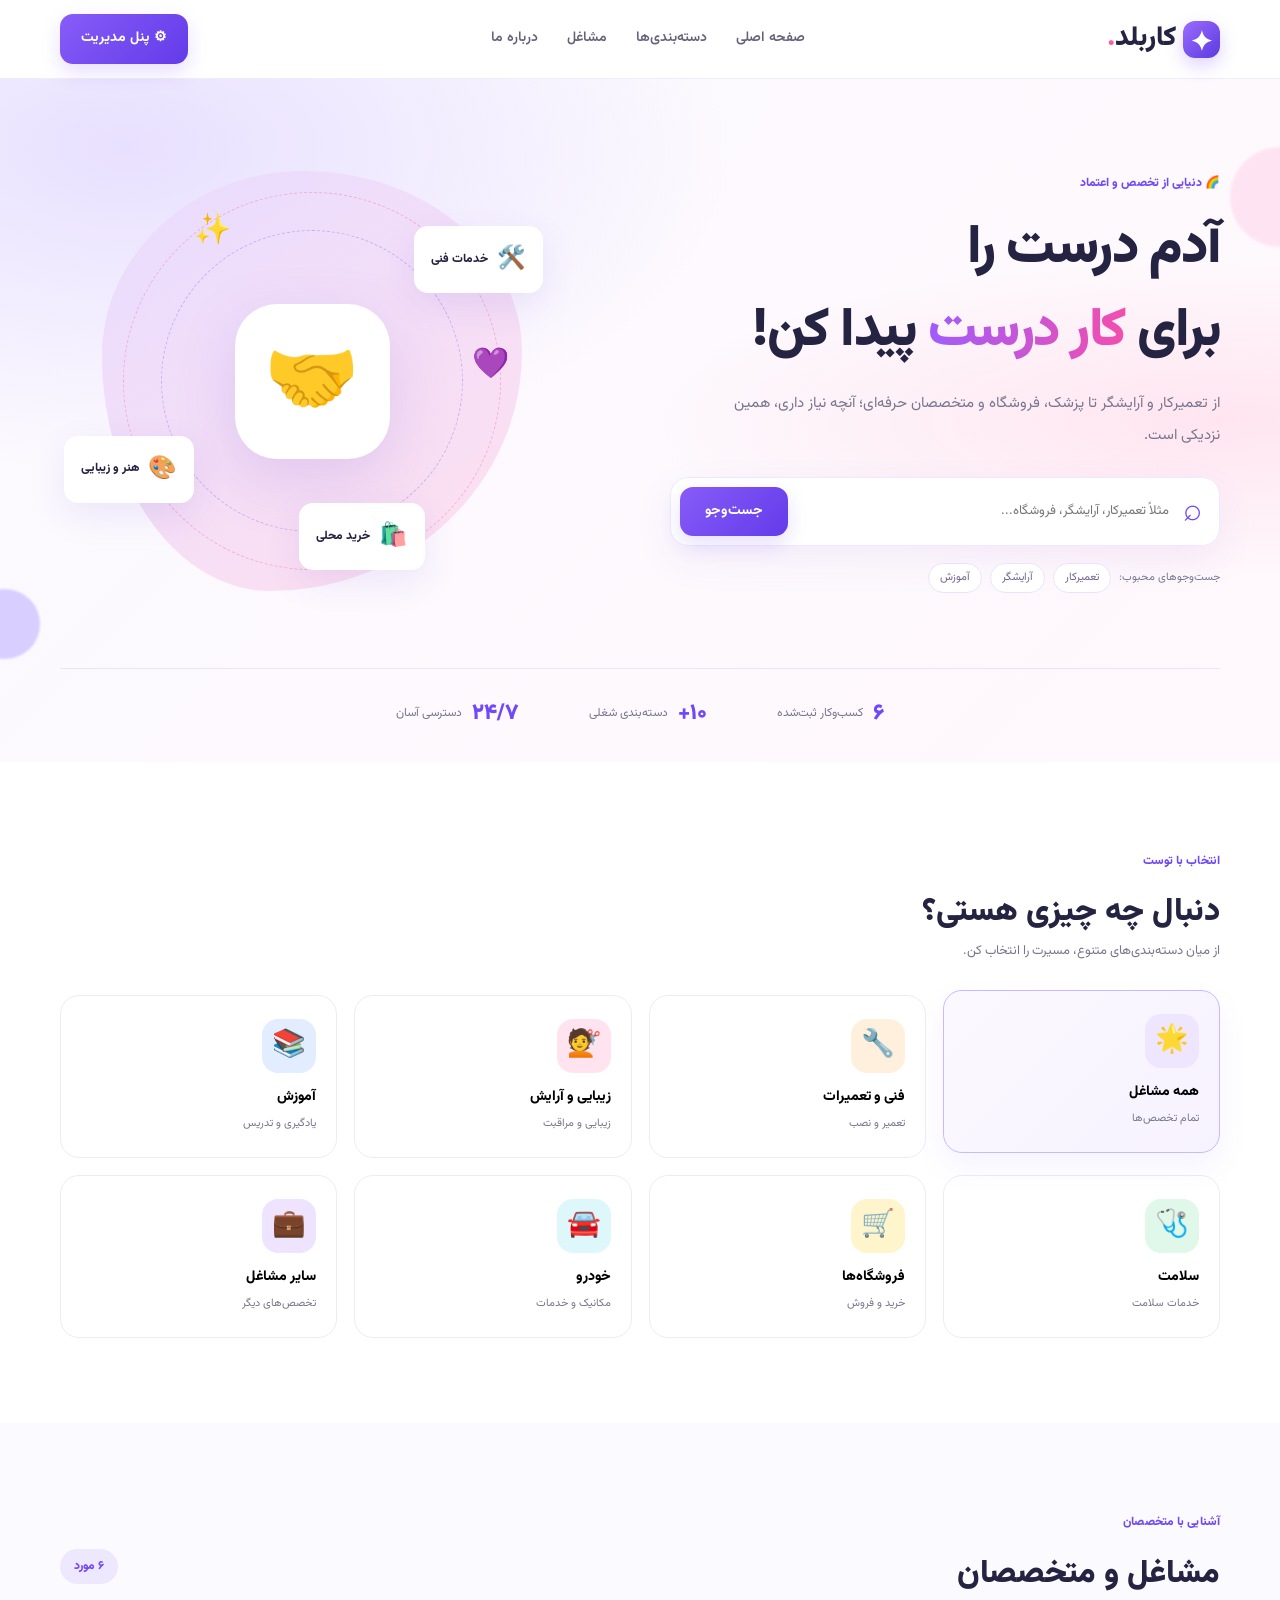
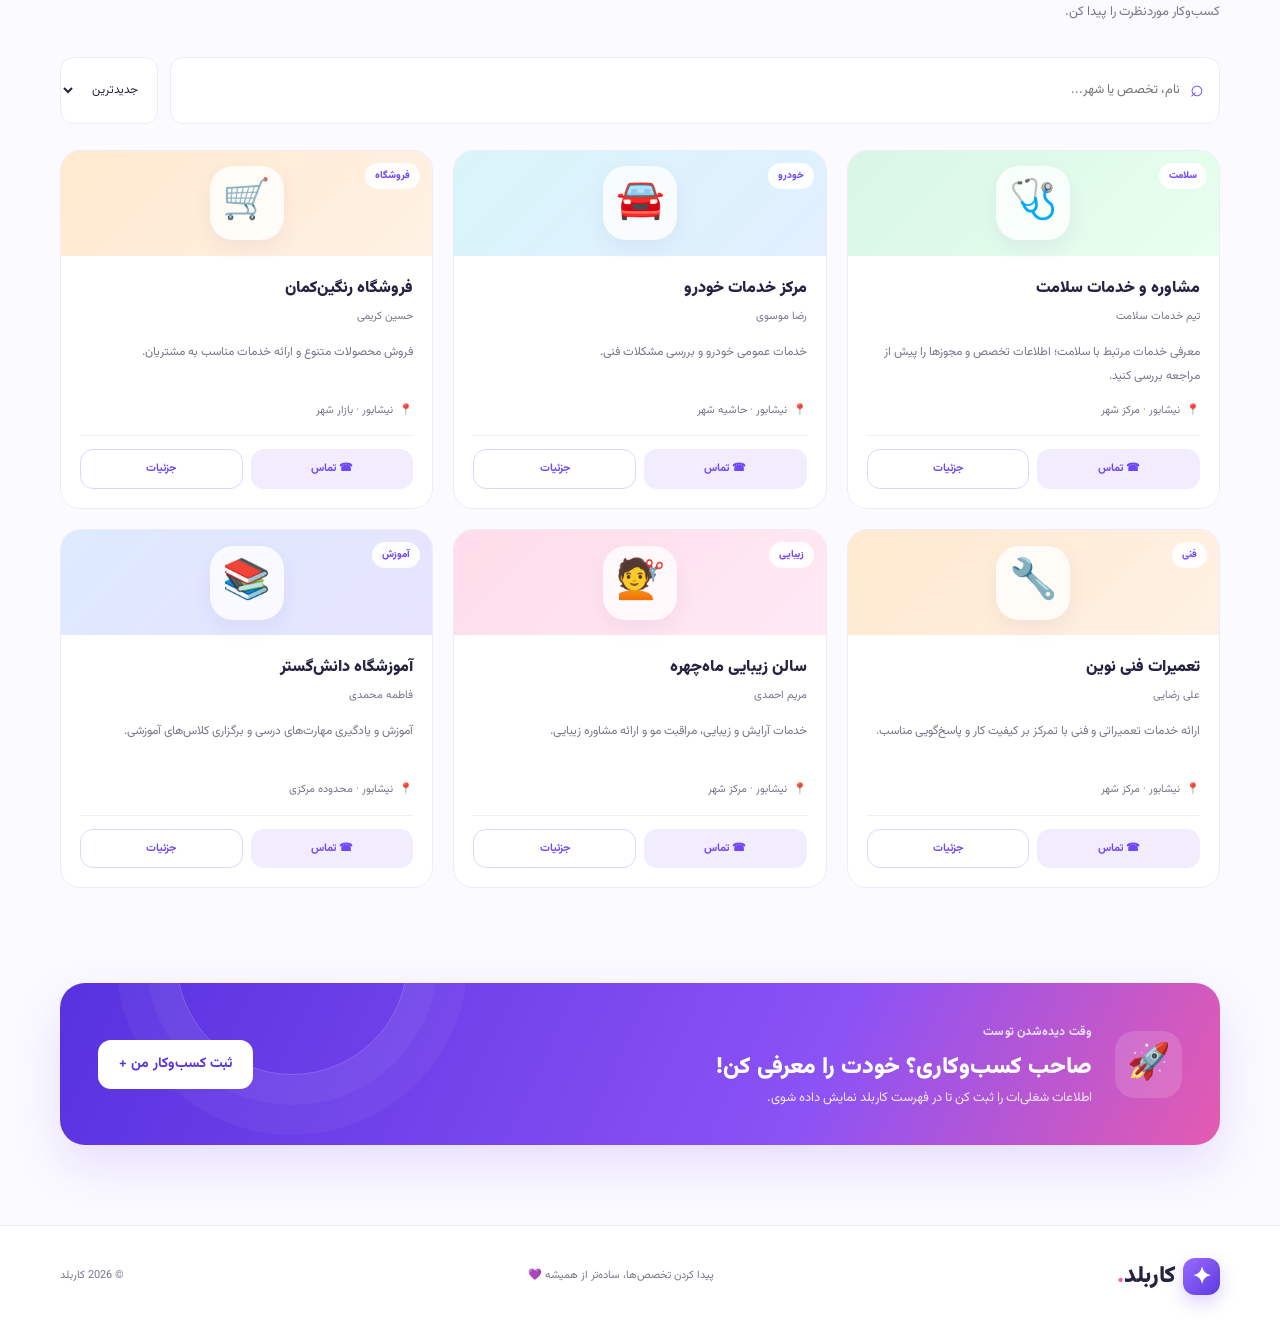
==== index.html @ d26d2237 "Add files via upload" ====
<!DOCTYPE html>
<html lang="fa" dir="rtl">
<head>
    <meta charset="UTF-8">
    <meta name="viewport" content="width=device-width, initial-scale=1.0">
    <meta name="theme-color" content="#6c4cf1">
    <meta name="description" content="کاربلد؛ سامانه معرفی مشاغل، متخصصان و کسب‌وکارها">
    <title>کاربلد | هر تخصص، یک قدم نزدیک‌تر</title>
    <link rel="stylesheet" href="style.css">
</head>
<body>

<header class="header">
    <div class="container nav">
        <a href="#" class="logo"><span class="logo-icon">✦</span> کاربلد<span class="logo-dot">.</span></a>

        <button class="menu-toggle" id="menuToggle" aria-label="باز کردن منو">☰</button>

        <nav class="nav-links" id="navLinks">
            <a href="#home">صفحه اصلی</a>
            <a href="#categories">دسته‌بندی‌ها</a>
            <a href="#businesses">مشاغل</a>
            <a href="#about">درباره ما</a>
        </nav>

        <button class="btn btn-primary admin-open" id="adminOpen">⚙ پنل مدیریت</button>
    </div>
</header>

<main>
    <section class="hero" id="home">
        <div class="hero-shape shape-one"></div>
        <div class="hero-shape shape-two"></div>

        <div class="container hero-content">
            <div class="hero-text reveal">
                <span class="eyebrow">🌈 دنیایی از تخصص و اعتماد</span>
                <h1>آدم درست را<br>برای <span>کار درست</span> پیدا کن!</h1>
                <p>از تعمیرکار و آرایشگر تا پزشک، فروشگاه و متخصصان حرفه‌ای؛ آنچه نیاز داری، همین نزدیکی است.</p>

                <form class="search-box" id="searchForm">
                    <span class="search-icon">⌕</span>
                    <input id="searchInput" type="search"
                           placeholder="مثلاً تعمیرکار، آرایشگر، فروشگاه..."
                           aria-label="جست‌وجوی شغل یا متخصص">
                    <button class="btn btn-primary" type="submit">جست‌وجو</button>
                </form>

                <div class="popular-searches">
                    <span>جست‌وجوهای محبوب:</span>
                    <button class="search-tag" data-search="تعمیرکار">تعمیرکار</button>
                    <button class="search-tag" data-search="آرایشگر">آرایشگر</button>
                    <button class="search-tag" data-search="آموزش">آموزش</button>
                </div>
            </div>

            <div class="hero-visual reveal">
                <div class="hero-illustration">
                    <div class="illustration-orbit orbit-one"></div>
                    <div class="illustration-orbit orbit-two"></div>
                    <div class="illustration-center">🤝</div>
                    <div class="floating-card float-a"><span>🛠️</span> خدمات فنی</div>
                    <div class="floating-card float-b"><span>🎨</span> هنر و زیبایی</div>
                    <div class="floating-card float-c"><span>🛍️</span> خرید محلی</div>
                    <div class="floating-emoji emoji-a">✨</div>
                    <div class="floating-emoji emoji-b">💜</div>
                </div>
            </div>
        </div>

        <div class="container stats">
            <div class="stat-item"><strong id="statBusinesses">۰</strong><span>کسب‌وکار ثبت‌شده</span></div>
            <div class="stat-item"><strong>۱۰+</strong><span>دسته‌بندی شغلی</span></div>
            <div class="stat-item"><strong>۲۴/۷</strong><span>دسترسی آسان</span></div>
        </div>
    </section>

    <section class="section categories-section" id="categories">
        <div class="container">
            <div class="section-heading reveal">
                <div>
                    <span class="eyebrow">انتخاب با توست</span>
                    <h2>دنبال چه چیزی هستی؟</h2>
                    <p>از میان دسته‌بندی‌های متنوع، مسیرت را انتخاب کن.</p>
                </div>
            </div>

            <div class="category-grid" id="categoryGrid">
                <button class="category-card active" data-category="همه">
                    <span class="category-icon purple">🌟</span><strong>همه مشاغل</strong><small>تمام تخصص‌ها</small>
                </button>
                <button class="category-card" data-category="فنی">
                    <span class="category-icon orange">🔧</span><strong>فنی و تعمیرات</strong><small>تعمیر و نصب</small>
                </button>
                <button class="category-card" data-category="زیبایی">
                    <span class="category-icon pink">💇</span><strong>زیبایی و آرایش</strong><small>زیبایی و مراقبت</small>
                </button>
                <button class="category-card" data-category="آموزش">
                    <span class="category-icon blue">📚</span><strong>آموزش</strong><small>یادگیری و تدریس</small>
                </button>
                <button class="category-card" data-category="سلامت">
                    <span class="category-icon green">🩺</span><strong>سلامت</strong><small>خدمات سلامت</small>
                </button>
                <button class="category-card" data-category="فروشگاه">
                    <span class="category-icon yellow">🛒</span><strong>فروشگاه‌ها</strong><small>خرید و فروش</small>
                </button>
                <button class="category-card" data-category="خودرو">
                    <span class="category-icon cyan">🚘</span><strong>خودرو</strong><small>مکانیک و خدمات</small>
                </button>
                <button class="category-card" data-category="سایر">
                    <span class="category-icon violet">💼</span><strong>سایر مشاغل</strong><small>تخصص‌های دیگر</small>
                </button>
            </div>
        </div>
    </section>

    <section class="section listings-section" id="businesses">
        <div class="container">
            <div class="section-heading listings-heading reveal">
                <div>
                    <span class="eyebrow">آشنایی با متخصصان</span>
                    <h2>مشاغل و متخصصان</h2>
                    <p>کسب‌وکار موردنظرت را پیدا کن.</p>
                </div>
                <span class="results-count" id="resultsCount">۰ مورد</span>
            </div>

            <div class="filter-bar">
                <label class="filter-search">
                    <span>⌕</span>
                    <input id="filterInput" type="search" placeholder="نام، تخصص یا شهر...">
                </label>
                <select id="sortSelect" aria-label="مرتب‌سازی مشاغل">
                    <option value="newest">جدیدترین</option>
                    <option value="name">ترتیب نام</option>
                </select>
            </div>

            <div class="business-grid" id="businessGrid"></div>

            <div class="empty-state hidden" id="emptyState">
                <span>🔎</span>
                <h3>موردی پیدا نشد!</h3>
                <p>عبارت جست‌وجو یا دسته‌بندی را تغییر بده.</p>
                <button class="btn btn-outline" id="resetSearch">نمایش همه مشاغل</button>
            </div>
        </div>
    </section>

    <section class="join-section" id="about">
        <div class="container join-box reveal">
            <div class="join-icon">🚀</div>
            <div>
                <span class="eyebrow">وقت دیده‌شدن توست</span>
                <h2>صاحب کسب‌وکاری؟ خودت را معرفی کن!</h2>
                <p>اطلاعات شغلی‌ات را ثبت کن تا در فهرست کاربلد نمایش داده شوی.</p>
            </div>
            <button class="btn btn-light" id="joinButton">ثبت کسب‌وکار من +</button>
        </div>
    </section>
</main>

<footer class="footer">
    <div class="container footer-content">
        <a href="#home" class="logo"><span class="logo-icon">✦</span> کاربلد<span class="logo-dot">.</span></a>
        <p>پیدا کردن تخصص‌ها، ساده‌تر از همیشه 💜</p>
        <span>© <span id="currentYear"></span> کاربلد</span>
    </div>
</footer>

<!-- پنل مدیریت و ثبت کسب‌وکار -->
<div class="modal hidden" id="adminModal" role="dialog" aria-modal="true" aria-labelledby="modalTitle">
    <div class="modal-backdrop" data-close="true"></div>
    <div class="modal-card">
        <div class="modal-header">
            <div>
                <span class="eyebrow">مدیریت کاربلد</span>
                <h2 id="modalTitle">ثبت کسب‌وکار جدید</h2>
            </div>
            <button class="close-modal" id="closeModal" aria-label="بستن">×</button>
        </div>

        <form id="businessForm">
            <div class="form-grid">
                <label>نام کسب‌وکار یا فرد *
                    <input name="name" required maxlength="70" placeholder="مثلاً تعمیرات فنی رضایی">
                </label>
                <label>نام مسئول یا متخصص
                    <input name="owner" maxlength="60" placeholder="نام و نام خانوادگی">
                </label>
                <label>دسته‌بندی *
                    <select name="category" required>
                        <option value="">انتخاب دسته‌بندی</option>
                        <option value="فنی">فنی و تعمیرات</option>
                        <option value="زیبایی">زیبایی و آرایش</option>
                        <option value="آموزش">آموزش</option>
                        <option value="سلامت">سلامت</option>
                        <option value="فروشگاه">فروشگاه</option>
                        <option value="خودرو">خودرو</option>
                        <option value="سایر">سایر مشاغل</option>
                    </select>
                </label>
                <label>شهر یا منطقه *
                    <input name="city" required maxlength="60" placeholder="مثلاً نیشابور">
                </label>
                <label>شماره تماس
                    <input name="phone" type="tel" maxlength="20" placeholder="مثلاً 09123456789">
                </label>
                <label>ایموجی معرفی
                    <select name="icon">
                        <option value="🏢">🏢 عمومی</option>
                        <option value="🔧">🔧 فنی</option>
                        <option value="💇">💇 زیبایی</option>
                        <option value="📚">📚 آموزش</option>
                        <option value="🩺">🩺 سلامت</option>
                        <option value="🛒">🛒 فروشگاه</option>
                        <option value="🚘">🚘 خودرو</option>
                        <option value="💼">💼 سایر</option>
                    </select>
                </label>
                <label class="full-width">نشانی
                    <input name="address" maxlength="180" placeholder="نشانی یا محدوده فعالیت">
                </label>
                <label class="full-width">توضیحات *
                    <textarea name="description" required maxlength="300" rows="3" placeholder="خدمات و تخصص خود را معرفی کن..."></textarea>
                </label>
            </div>

            <div class="form-actions">
                <button type="button" class="btn btn-outline" id="cancelForm">انصراف</button>
                <button type="submit" class="btn btn-primary">ثبت کسب‌وکار</button>
            </div>
        </form>

        <div class="admin-note">
            ⚠️ این نسخه آزمایشی است؛ اطلاعات فقط در همین مرورگر ذخیره می‌شوند.
        </div>
    </div>
</div>

<div class="toast" id="toast" role="status" aria-live="polite"></div>

<script src="script.js"></script>
</body>
</html>
---- style.css ----
@import url('https://fonts.googleapis.com/css2?family=Vazirmatn:wght@400;500;600;700;800;900&display=swap');

:root {
    --primary: #7048f8;
    --primary-dark: #5732df;
    --pink: #ff5ba6;
    --orange: #ff9f43;
    --ink: #252342;
    --muted: #77768f;
    --bg: #fbfaff;
    --white: #ffffff;
    --border: #eeebf8;
    --shadow: 0 14px 40px rgba(65, 42, 135, .08);
}

* {
    box-sizing: border-box;
    margin: 0;
    padding: 0;
}

html {
    scroll-behavior: smooth;
    scroll-padding-top: 90px;
}

body {
    font-family: "Vazirmatn", Tahoma, sans-serif;
    color: var(--ink);
    background: var(--bg);
    line-height: 1.8;
    overflow-x: hidden;
}

button, input, select, textarea {
    font: inherit;
}

button, a, select {
    -webkit-tap-highlight-color: transparent;
}

button {
    cursor: pointer;
}

a {
    color: inherit;
    text-decoration: none;
}

.container {
    width: min(1160px, calc(100% - 40px));
    margin-inline: auto;
}

.header {
    position: sticky;
    top: 0;
    z-index: 50;
    background: rgba(255, 255, 255, .93);
    backdrop-filter: blur(18px);
    border-bottom: 1px solid rgba(238, 235, 248, .9);
}

.nav {
    min-height: 78px;
    display: flex;
    align-items: center;
    justify-content: space-between;
    gap: 24px;
}

.logo {
    display: inline-flex;
    align-items: center;
    gap: 7px;
    font-size: 27px;
    font-weight: 900;
    white-space: nowrap;
}

.logo-icon {
    width: 37px;
    height: 37px;
    display: grid;
    place-items: center;
    border-radius: 12px;
    color: white;
    background: linear-gradient(135deg, #9b6bff, #5c3bdf);
    box-shadow: 0 7px 18px #7048f83d;
}

.logo-dot {
    color: var(--pink);
    margin-right: -7px;
}

.nav-links {
    display: flex;
    align-items: center;
    gap: 29px;
}

.nav-links a {
    font-size: 14px;
    font-weight: 600;
    color: #64617b;
    transition: color .2s;
}

.nav-links a:hover {
    color: var(--primary);
}

.btn {
    border: 0;
    border-radius: 13px;
    padding: 12px 21px;
    font-size: 14px;
    font-weight: 700;
    display: inline-flex;
    justify-content: center;
    align-items: center;
    gap: 7px;
    transition: transform .2s, box-shadow .2s, background .2s;
}

.btn:hover {
    transform: translateY(-2px);
}

.btn-primary {
    color: white;
    background: linear-gradient(135deg, #875cf8, #633be9);
    box-shadow: 0 8px 20px #7048f82d;
}

.btn-primary:hover {
    box-shadow: 0 12px 26px #7048f847;
}

.btn-outline {
    background: white;
    color: var(--primary);
    border: 1px solid #ded5ff;
}

.btn-light {
    background: white;
    color: var(--primary-dark);
    flex-shrink: 0;
}

.menu-toggle {
    display: none;
    background: #f1edff;
    border: 0;
    border-radius: 10px;
    width: 43px;
    height: 43px;
    font-size: 23px;
    color: var(--primary);
}

.hero {
    position: relative;
    overflow: hidden;
    padding: 70px 0 28px;
    background:
        radial-gradient(ellipse at 10% 10%, #e8e0ff 0, transparent 37%),
        radial-gradient(ellipse at 95% 50%, #ffe5f0 0, transparent 33%),
        linear-gradient(135deg, #fbfaff, #fff8fc);
}

.hero-content {
    display: grid;
    grid-template-columns: 1.1fr .9fr;
    align-items: center;
    gap: 40px;
    position: relative;
    z-index: 2;
}

.hero-text {
    padding-block: 20px;
}

.eyebrow {
    display: inline-block;
    color: var(--primary);
    font-size: 12px;
    font-weight: 800;
    letter-spacing: .1px;
    margin-bottom: 13px;
}

.hero h1 {
    font-size: clamp(35px, 4.2vw, 57px);
    font-weight: 900;
    line-height: 1.55;
    letter-spacing: -1.5px;
}

.hero h1 span {
    color: transparent;
    background: linear-gradient(90deg, #a05cfb, #f34eae);
    background-clip: text;
    -webkit-background-clip: text;
}

.hero-text > p {
    max-width: 520px;
    color: var(--muted);
    font-size: 15px;
    line-height: 2.1;
    margin: 14px 0 26px;
}

.search-box {
    display: flex;
    align-items: center;
    gap: 12px;
    padding: 9px;
    max-width: 550px;
    background: white;
    border: 1px solid #eee9ff;
    border-radius: 18px;
    box-shadow: 0 14px 40px #6341d311;
}

.search-icon {
    font-size: 32px;
    color: var(--primary);
    line-height: 1;
    padding-inline: 8px 2px;
}

.search-box input,
.filter-search input {
    width: 100%;
    min-width: 0;
    outline: none;
    border: 0;
    background: transparent;
    color: var(--ink);
    font-size: 13px;
}

.search-box .btn {
    flex-shrink: 0;
    padding-inline: 25px;
}

.popular-searches {
    display: flex;
    align-items: center;
    flex-wrap: wrap;
    gap: 8px;
    margin-top: 17px;
    font-size: 11px;
    color: var(--muted);
}

.search-tag {
    padding: 4px 11px;
    border-radius: 30px;
    border: 1px solid #e9e3fc;
    background: white;
    color: #71648f;
    font-size: 11px;
    transition: .2s;
}

.search-tag:hover {
    background: #eee7ff;
    color: var(--primary);
}

.hero-visual {
    display: grid;
    place-items: center;
    min-height: 360px;
}

.hero-illustration {
    width: min(100%, 420px);
    aspect-ratio: 1;
    position: relative;
    display: grid;
    place-items: center;
    border-radius: 48% 52% 60% 40% / 44% 43% 57% 56%;
    background: linear-gradient(145deg, #e8dcff, #ffe0ef);
    animation: morph 9s ease-in-out infinite;
}

.illustration-orbit {
    position: absolute;
    width: 72%;
    height: 72%;
    border: 1px dashed #9d83ed83;
    border-radius: 50%;
}

.orbit-two {
    width: 90%;
    height: 90%;
    border-color: #f37bb477;
    transform: rotate(28deg);
}

.illustration-center {
    width: 155px;
    height: 155px;
    border-radius: 42px;
    display: grid;
    place-items: center;
    font-size: 75px;
    background: white;
    box-shadow: 0 20px 60px #7751d52b;
    animation: float 4s ease-in-out infinite;
}

.floating-card {
    position: absolute;
    padding: 12px 16px;
    display: flex;
    align-items: center;
    gap: 9px;
    background: white;
    border: 1px solid #ffffffc9;
    border-radius: 14px;
    box-shadow: 0 12px 35px #6341d31b;
    font-size: 12px;
    font-weight: 800;
    animation: float 4s ease-in-out infinite;
}

.floating-card span {
    font-size: 23px;
}

.float-a {
    top: 13%;
    right: -5%;
}

.float-b {
    bottom: 21%;
    left: -9%;
    animation-delay: -1.4s;
}

.float-c {
    bottom: 5%;
    right: 23%;
    animation-delay: -2.3s;
}

.floating-emoji {
    position: absolute;
    font-size: 30px;
    animation: float 3s ease-in-out infinite;
}

.emoji-a {
    top: 8%;
    left: 22%;
}

.emoji-b {
    top: 40%;
    right: 3%;
    animation-delay: -1s;
}

.hero-shape {
    position: absolute;
    border-radius: 50%;
    filter: blur(1px);
    pointer-events: none;
}

.shape-one {
    width: 100px;
    height: 100px;
    background: #ffd1e8;
    top: 10%;
    right: -50px;
    opacity: .5;
}

.shape-two {
    width: 70px;
    height: 70px;
    background: #d8ceff;
    bottom: 15%;
    left: -30px;
}

.stats {
    display: flex;
    justify-content: center;
    gap: 70px;
    border-top: 1px solid #eae4f6;
    margin-top: 55px;
    padding-top: 25px;
}

.stat-item {
    display: flex;
    align-items: center;
    gap: 10px;
}

.stat-item strong {
    font-size: 22px;
    font-weight: 900;
    color: var(--primary);
}

.stat-item span {
    color: var(--muted);
    font-size: 12px;
}

.section {
    padding: 85px 0;
}

.section-heading {
    display: flex;
    justify-content: space-between;
    align-items: end;
    gap: 20px;
    margin-bottom: 32px;
}

.section-heading h2,
.join-box h2 {
    font-size: clamp(23px, 3vw, 32px);
    font-weight: 900;
    line-height: 1.7;
}

.section-heading p,
.join-box p {
    font-size: 13px;
    color: var(--muted);
}

.categories-section {
    background: white;
}

.category-grid {
    display: grid;
    grid-template-columns: repeat(4, 1fr);
    gap: 17px;
}

.category-card {
    text-align: right;
    padding: 23px 20px;
    border: 1px solid var(--border);
    border-radius: 19px;
    background: white;
    display: flex;
    flex-direction: column;
    align-items: flex-start;
    gap: 4px;
    transition: transform .25s, box-shadow .25s, border-color .25s;
}

.category-card:hover,
.category-card.active {
    transform: translateY(-5px);
    border-color: #c9baff;
    box-shadow: 0 14px 32px #7048f811;
}

.category-card.active {
    background: linear-gradient(135deg, #fbf9ff, #f7f2ff);
}

.category-icon {
    width: 54px;
    height: 54px;
    display: grid;
    place-items: center;
    border-radius: 16px;
    font-size: 27px;
    margin-bottom: 8px;
}

.purple { background: #eee6ff; }
.orange { background: #fff0dd; }
.pink { background: #ffe4f0; }
.blue { background: #e2eeff; }
.green { background: #dff8e9; }
.yellow { background: #fff5cc; }
.cyan { background: #def7fb; }
.violet { background: #efe4ff; }

.category-card strong {
    font-size: 14px;
    font-weight: 800;
}

.category-card small {
    color: var(--muted);
    font-size: 11px;
}

.listings-section {
    background: #fbfaff;
}

.listings-heading {
    align-items: center;
}

.results-count {
    background: #eee8ff;
    color: var(--primary);
    padding: 7px 14px;
    border-radius: 30px;
    font-size: 12px;
    font-weight: 800;
    white-space: nowrap;
}

.filter-bar {
    display: flex;
    gap: 12px;
    margin-bottom: 26px;
}

.filter-search {
    flex: 1;
    display: flex;
    align-items: center;
    gap: 10px;
    padding: 12px 15px;
    border: 1px solid var(--border);
    background: white;
    border-radius: 13px;
}

.filter-search span {
    font-size: 23px;
    color: var(--primary);
}

.filter-bar select {
    border: 1px solid var(--border);
    background: white;
    color: var(--ink);
    border-radius: 13px;
    padding: 0 15px;
    font-size: 12px;
    outline-color: var(--primary);
}

.business-grid {
    display: grid;
    grid-template-columns: repeat(3, minmax(0, 1fr));
    gap: 20px;
}

.business-card {
    background: white;
    border: 1px solid var(--border);
    border-radius: 20px;
    overflow: hidden;
    transition: transform .25s, box-shadow .25s;
    animation: cardEnter .4s both;
}

.business-card:hover {
    transform: translateY(-6px);
    box-shadow: var(--shadow);
}

.card-cover {
    min-height: 105px;
    position: relative;
    display: flex;
    align-items: center;
    justify-content: center;
    background: linear-gradient(135deg, #e8dfff, #ffe6f1);
}

.card-cover.orange-cover {
    background: linear-gradient(135deg, #ffe9cf, #fff1e4);
}

.card-cover.blue-cover {
    background: linear-gradient(135deg, #dceaff, #e8e3ff);
}

.card-cover.green-cover {
    background: linear-gradient(135deg, #d8f6e6, #e9ffef);
}

.card-cover.pink-cover {
    background: linear-gradient(135deg, #ffdce9, #ffeaf4);
}

.card-cover.cyan-cover {
    background: linear-gradient(135deg, #d8f5fa, #e2efff);
}

.card-emoji {
    width: 74px;
    height: 74px;
    display: grid;
    place-items: center;
    border-radius: 23px;
    background: #ffffffc9;
    font-size: 39px;
    box-shadow: 0 8px 20px #5e3f9911;
}

.card-category {
    position: absolute;
    top: 12px;
    right: 12px;
    background: #ffffffed;
    color: var(--primary);
    padding: 4px 10px;
    border-radius: 30px;
    font-size: 10px;
    font-weight: 800;
}

.card-body {
    padding: 19px;
}

.card-body h3 {
    font-size: 16px;
    font-weight: 900;
    overflow-wrap: anywhere;
}

.card-owner {
    font-size: 11px;
    color: var(--muted);
    margin-top: 3px;
}

.card-description {
    font-size: 12px;
    color: #77758c;
    line-height: 2;
    margin: 13px 0;
    min-height: 48px;
    overflow-wrap: anywhere;
}

.card-location {
    display: flex;
    align-items: center;
    gap: 6px;
    font-size: 11px;
    color: #77758c;
    margin-bottom: 15px;
}

.card-actions {
    display: flex;
    gap: 8px;
    padding-top: 13px;
    border-top: 1px solid #f0edf7;
}

.card-actions .btn {
    flex: 1;
    padding: 9px 7px;
    font-size: 11px;
}

.card-phone {
    background: #f1edff;
    color: var(--primary);
    border: 1px solid transparent;
}

.delete-listing {
    display: block;
    margin-top: 12px;
    width: 100%;
    border: 1px solid #ffd6dc;
    color: #d33b58;
    background: #fff5f6;
    border-radius: 10px;
    padding: 7px;
    font-size: 12px;
}

.empty-state {
    text-align: center;
    padding: 55px 20px;
    background: white;
    border: 1px dashed #d8cafa;
    border-radius: 20px;
}

.empty-state > span {
    font-size: 45px;
}

.empty-state h3 {
    margin: 10px 0 4px;
}

.empty-state p {
    color: var(--muted);
    font-size: 13px;
    margin-bottom: 17px;
}

.hidden {
    display: none !important;
}

.join-section {
    padding: 10px 0 80px;
}

.join-box {
    position: relative;
    overflow: hidden;
    display: flex;
    align-items: center;
    gap: 23px;
    padding: 35px 38px;
    border-radius: 25px;
    color: white;
    background: linear-gradient(115deg, #5732df, #8b52f5 65%, #e45bb0);
    box-shadow: 0 20px 50px #7048f828;
}

.join-box::after {
    content: "";
    position: absolute;
    width: 230px;
    height: 230px;
    left: 10%;
    top: -140px;
    border: 1px solid #ffffff37;
    border-radius: 50%;
    box-shadow: 0 0 0 30px #ffffff0a, 0 0 0 60px #ffffff0a;
    pointer-events: none;
}

.join-icon {
    width: 67px;
    height: 67px;
    flex-shrink: 0;
    display: grid;
    place-items: center;
    background: #ffffff24;
    border-radius: 20px;
    font-size: 35px;
}

.join-box .eyebrow {
    color: #eadfff;
    margin-bottom: 4px;
}

.join-box h2 {
    font-size: 23px;
}

.join-box p {
    color: #f0eaff;
}

.join-box .btn {
    margin-right: auto;
    position: relative;
    z-index: 1;
}

.footer {
    background: white;
    border-top: 1px solid var(--border);
}

.footer-content {
    min-height: 100px;
    display: flex;
    align-items: center;
    justify-content: space-between;
    gap: 20px;
}

.footer .logo {
    font-size: 23px;
}

.footer p,
.footer-content > span {
    font-size: 11px;
    color: var(--muted);
}

/* فرم مدیریت */
.modal {
    position: fixed;
    inset: 0;
    z-index: 100;
    display: grid;
    place-items: center;
    padding: 18px;
}

.modal-backdrop {
    position: absolute;
    inset: 0;
    background: #17112ac9;
    backdrop-filter: blur(5px);
    animation: fadeIn .2s both;
}

.modal-card {
    position: relative;
    z-index: 1;
    width: min(650px, 100%);
    max-height: 90vh;
    overflow-y: auto;
    background: white;
    border-radius: 22px;
    padding: 27px;
    box-shadow: 0 30px 100px #140c3b40;
    animation: modalEnter .3s both;
}

.modal-header {
    display: flex;
    align-items: center;
    justify-content: space-between;
    gap: 20px;
    margin-bottom: 22px;
}

.modal-header h2 {
    font-size: 22px;
    font-weight: 900;
}

.modal-header .eyebrow {
    margin-bottom: 0;
}

.close-modal {
    width: 39px;
    height: 39px;
    flex-shrink: 0;
    border: 0;
    border-radius: 12px;
    background: #f2eeff;
    color: var(--primary);
    font-size: 28px;
}

.form-grid {
    display: grid;
    grid-template-columns: repeat(2, minmax(0, 1fr));
    gap: 16px;
}

.form-grid label {
    display: flex;
    flex-direction: column;
    gap: 7px;
    color: #57536f;
    font-size: 12px;
    font-weight: 700;
}

.form-grid input,
.form-grid select,
.form-grid textarea {
    width: 100%;
    min-width: 0;
    padding: 11px 12px;
    border: 1px solid #e9e4f4;
    border-radius: 11px;
    background: #fdfcff;
    color: var(--ink);
    outline: none;
    font-size: 12px;
    transition: border-color .2s, box-shadow .2s;
}

.form-grid input:focus,
.form-grid select:focus,
.form-grid textarea:focus {
    border-color: #a38bfa;
    box-shadow: 0 0 0 3px #7048f812;
}

.form-grid textarea {
    resize: vertical;
}

.full-width {
    grid-column: 1 / -1;
}

.form-actions {
    display: flex;
    gap: 10px;
    justify-content: flex-start;
    margin-top: 22px;
}

.admin-note {
    font-size: 11px;
    color: #9b6a20;
    background: #fff8e8;
    padding: 10px 12px;
    border-radius: 10px;
    margin-top: 18px;
}

.toast {
    position: fixed;
    z-index: 200;
    bottom: 25px;
    right: 50%;
    transform: translate(50%, 20px);
    background: #292343;
    color: white;
    padding: 12px 20px;
    border-radius: 12px;
    box-shadow: 0 10px 30px #20183b30;
    font-size: 13px;
    opacity: 0;
    visibility: hidden;
    transition: .25s;
    max-width: calc(100% - 30px);
    text-align: center;
}

.toast.show {
    opacity: 1;
    visibility: visible;
    transform: translate(50%, 0);
}

.reveal {
    opacity: 0;
    transform: translateY(22px);
    transition: opacity .7s ease, transform .7s ease;
}

.reveal.visible {
    opacity: 1;
    transform: translateY(0);
}

@keyframes float {
    0%, 100% { transform: translateY(0); }
    50% { transform: translateY(-10px); }
}

@keyframes morph {
    0%, 100% { border-radius: 48% 52% 60% 40% / 44% 43% 57% 56%; }
    50% { border-radius: 55% 45% 43% 57% / 54% 60% 40% 46%; }
}

@keyframes cardEnter {
    from { opacity: 0; transform: translateY(12px); }
    to { opacity: 1; transform: translateY(0); }
}

@keyframes fadeIn {
    from { opacity: 0; }
    to { opacity: 1; }
}

@keyframes modalEnter {
    from { opacity: 0; transform: translateY(15px) scale(.98); }
    to { opacity: 1; transform: translateY(0) scale(1); }
}

@media (max-width: 900px) {
    .nav-links { gap: 14px; }
    .hero-content { gap: 20px; }
    .hero-illustration { width: min(100%, 340px); }
    .illustration-center { width: 125px; height: 125px; font-size: 60px; }
    .category-grid { grid-template-columns: repeat(4, minmax(0, 1fr)); gap: 11px; }
    .category-card { padding: 17px 13px; }
    .business-grid { grid-template-columns: repeat(2, minmax(0, 1fr)); }
    .join-box { padding: 28px; gap: 15px; }
    .join-box h2 { font-size: 19px; }
}

@media (max-width: 680px) {
    .container { width: min(100% - 28px, 520px); }
    .nav { min-height: 68px; gap: 10px; }
    .logo { font-size: 23px; }
    .logo-icon { width: 33px; height: 33px; }
    .menu-toggle { display: block; margin-right: auto; }
    .admin-open { padding: 10px 12px; font-size: 11px; }
    .nav-links {
        display: none;
        position: absolute;
        top: 68px;
        right: 14px;
        left: 14px;
        flex-direction: column;
        align-items: stretch;
        gap: 0;
        padding: 9px;
        border: 1px solid var(--border);
        border-radius: 15px;
        background: white;
        box-shadow: var(--shadow);
    }
    .nav-links.open { display: flex; }
    .nav-links a { padding: 11px 13px; border-radius: 9px; }
    .nav-links a:hover { background: #f6f2ff; }

    .hero { padding: 40px 0 25px; }
    .hero-content { grid-template-columns: 1fr; gap: 8px; }
    .hero-text { padding-top: 8px; }
    .hero h1 { font-size: clamp(34px, 9vw, 46px); line-height: 1.55; }
    .hero-text > p { font-size: 13px; margin: 12px 0 19px; }
    .search-box { gap: 5px; padding: 6px; border-radius: 14px; }
    .search-icon { font-size: 25px; padding-inline: 4px; }
    .search-box input { font-size: 11px; }
    .search-box .btn { padding: 10px 13px; font-size: 11px; }
    .popular-searches { font-size: 10px; }
    .hero-visual { min-height: 285px; }
    .hero-illustration { width: min(78vw, 300px); }
    .illustration-center { width: 110px; height: 110px; font-size: 53px; border-radius: 30px; }
    .floating-card { padding: 8px 10px; font-size: 10px; }
    .floating-card span { font-size: 19px; }
    .float-a { right: -7%; }
    .float-b { left: -7%; }
    .float-c { right: 19%; }
    .stats { gap: 10px; justify-content: space-between; margin-top: 28px; padding-top: 20px; }
    .stat-item { flex-direction: column; gap: 0; text-align: center; flex: 1; }
    .stat-item strong { font-size: 18px; }
    .stat-item span { font-size: 9px; }

    .section { padding: 58px 0; }
    .section-heading { margin-bottom: 23px; }
    .section-heading h2 { font-size: 23px; }
    .section-heading p { font-size: 11px; }
    .category-grid { grid-template-columns: repeat(2, minmax(0, 1fr)); gap: 11px; }
    .category-card { padding: 15px; border-radius: 15px; }
    .category-icon { width: 46px; height: 46px; font-size: 23px; border-radius: 13px; }
    .category-card strong { font-size: 12px; }
    .category-card small { font-size: 10px; }
    .business-grid { grid-template-columns: 1fr; gap: 15px; }
    .card-cover { min-height: 115px; }
    .card-description { min-height: 0; }
    .filter-bar { gap: 7px; }
    .filter-search { padding: 10px; }
    .filter-search input { font-size: 11px; }
    .filter-bar select { padding: 0 8px; font-size: 10px; max-width: 115px; }

    .join-section { padding: 0 0 55px; }
    .join-box { padding: 23px 18px; border-radius: 19px; flex-wrap: wrap; gap: 13px; }
    .join-icon { width: 52px; height: 52px; font-size: 27px; border-radius: 15px; }
    .join-box > div:nth-child(2) { flex: 1; min-width: 0; }
    .join-box h2 { font-size: 17px; line-height: 1.8; }
    .join-box p { font-size: 11px; }
    .join-box .btn { width: 100%; margin: 5px 0 0; }

    .footer-content { padding: 23px 0; flex-wrap: wrap; justify-content: center; text-align: center; gap: 9px 20px; }
    .footer-content > * { width: calc(50% - 10px); }
    .footer p { width: 100%; order: 3; }

    .modal { padding: 10px; }
    .modal-card { padding: 19px 15px; max-height: 94vh; border-radius: 18px; }
    .modal-header h2 { font-size: 19px; }
    .form-grid { grid-template-columns: 1fr; gap: 12px; }
    .full-width { grid-column: auto; }
    .form-actions .btn { flex: 1; padding: 11px 8px; }
}

@media (prefers-reduced-motion: reduce) {
    *, *::before, *::after {
        animation-duration: .01ms !important;
        animation-iteration-count: 1 !important;
        scroll-behavior: auto !important;
        transition-duration: .01ms !important;
    }

    .reveal { opacity: 1; transform: none; }
}
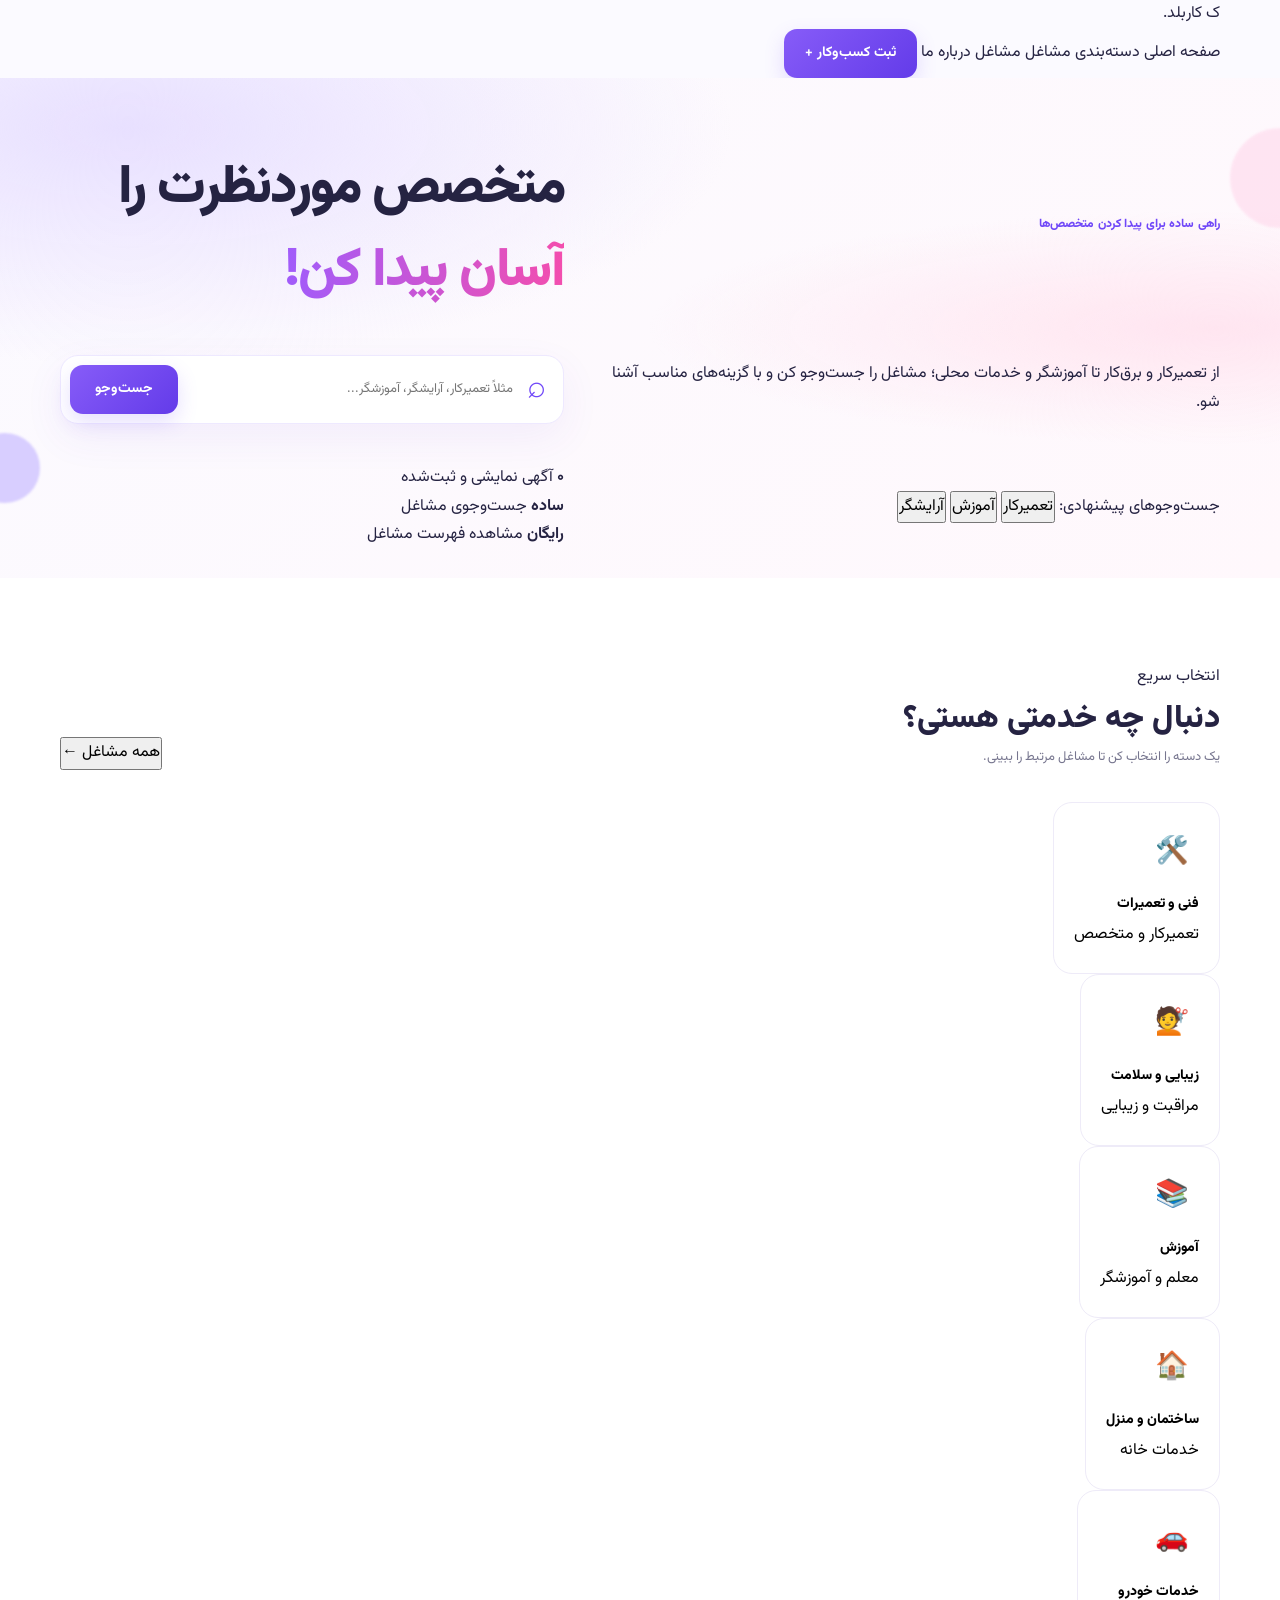
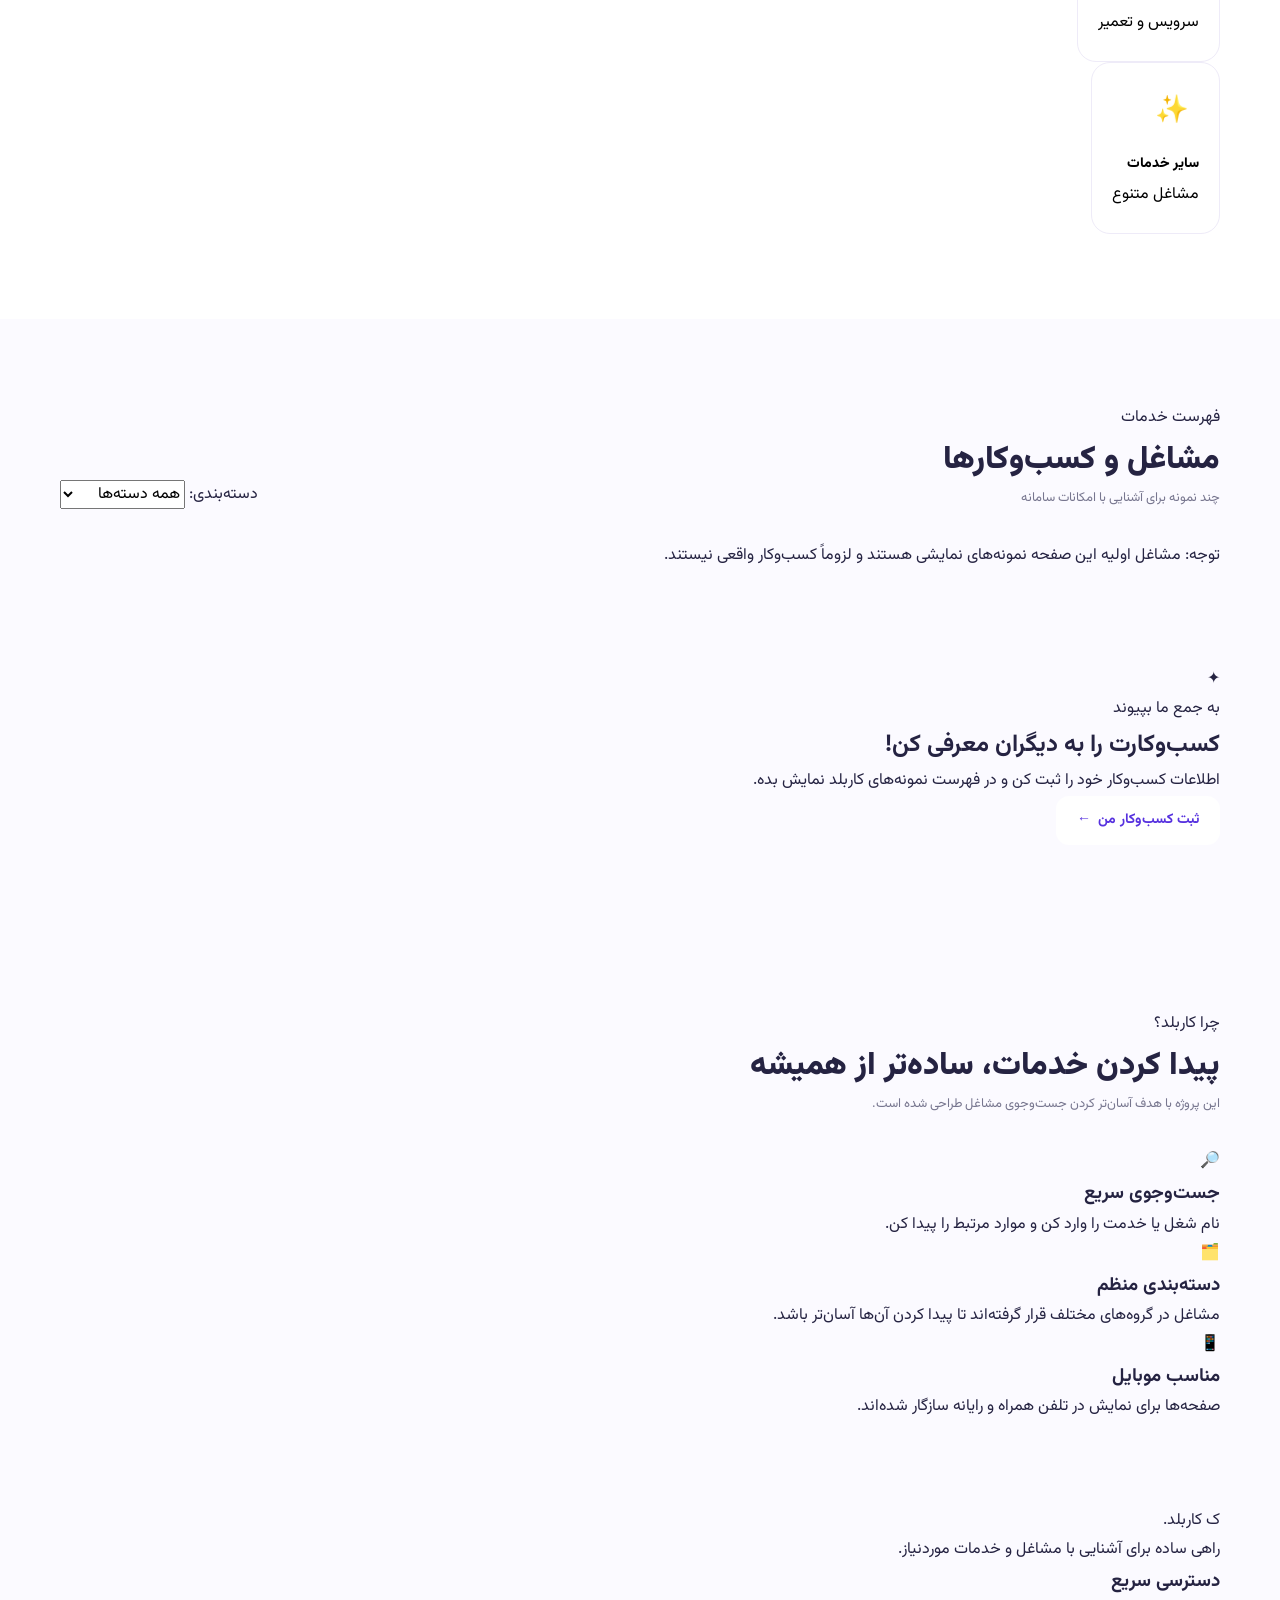
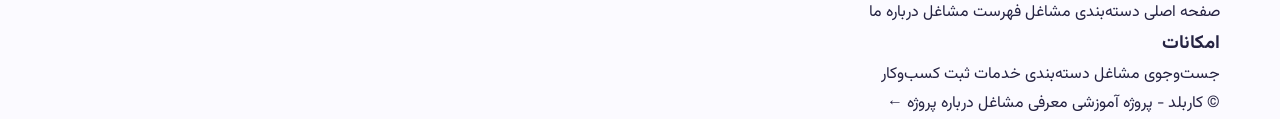
==== commit 852ba95a: "index.html" ====
--- a/index.html
+++ b/index.html
@@ -2,245 +2,296 @@
 <!DOCTYPE html>
 <html lang="fa" dir="rtl">
 <head>
-    <meta charset="UTF-8">
-    <meta name="viewport" content="width=device-width, initial-scale=1.0">
-    <meta name="theme-color" content="#6c4cf1">
-    <meta name="description" content="کاربلد؛ سامانه معرفی مشاغل، متخصصان و کسب‌وکارها">
-    <title>کاربلد | هر تخصص، یک قدم نزدیک‌تر</title>
-    <link rel="stylesheet" href="style.css">
+  <meta charset="UTF-8">
+  <meta name="viewport" content="width=device-width, initial-scale=1.0">
+  <meta name="theme-color" content="#6554d9">
+  <meta name="description" content="کاربلد؛ راهی آسان برای پیدا کردن مشاغل و خدمات موردنیاز شما">
+  <title>کاربلد | سامانه معرفی مشاغل</title>
+  <link rel="stylesheet" href="style.css">
+  <script src="script.js" defer></script>
 </head>
 <body>
-
-<header class="header">
-    <div class="container nav">
-        <a href="#" class="logo"><span class="logo-icon">✦</span> کاربلد<span class="logo-dot">.</span></a>
-
-        <button class="menu-toggle" id="menuToggle" aria-label="باز کردن منو">☰</button>
-
-        <nav class="nav-links" id="navLinks">
-            <a href="#home">صفحه اصلی</a>
-            <a href="#categories">دسته‌بندی‌ها</a>
-            <a href="#businesses">مشاغل</a>
-            <a href="#about">درباره ما</a>
-        </nav>
-
-        <button class="btn btn-primary admin-open" id="adminOpen">⚙ پنل مدیریت</button>
-    </div>
-</header>
-
-<main>
-    <section class="hero" id="home">
-        <div class="hero-shape shape-one"></div>
-        <div class="hero-shape shape-two"></div>
-
-        <div class="container hero-content">
-            <div class="hero-text reveal">
-                <span class="eyebrow">🌈 دنیایی از تخصص و اعتماد</span>
-                <h1>آدم درست را<br>برای <span>کار درست</span> پیدا کن!</h1>
-                <p>از تعمیرکار و آرایشگر تا پزشک، فروشگاه و متخصصان حرفه‌ای؛ آنچه نیاز داری، همین نزدیکی است.</p>
-
-                <form class="search-box" id="searchForm">
-                    <span class="search-icon">⌕</span>
-                    <input id="searchInput" type="search"
-                           placeholder="مثلاً تعمیرکار، آرایشگر، فروشگاه..."
-                           aria-label="جست‌وجوی شغل یا متخصص">
-                    <button class="btn btn-primary" type="submit">جست‌وجو</button>
-                </form>
-
-                <div class="popular-searches">
-                    <span>جست‌وجوهای محبوب:</span>
-                    <button class="search-tag" data-search="تعمیرکار">تعمیرکار</button>
-                    <button class="search-tag" data-search="آرایشگر">آرایشگر</button>
-                    <button class="search-tag" data-search="آموزش">آموزش</button>
-                </div>
-            </div>
-
-            <div class="hero-visual reveal">
-                <div class="hero-illustration">
-                    <div class="illustration-orbit orbit-one"></div>
-                    <div class="illustration-orbit orbit-two"></div>
-                    <div class="illustration-center">🤝</div>
-                    <div class="floating-card float-a"><span>🛠️</span> خدمات فنی</div>
-                    <div class="floating-card float-b"><span>🎨</span> هنر و زیبایی</div>
-                    <div class="floating-card float-c"><span>🛍️</span> خرید محلی</div>
-                    <div class="floating-emoji emoji-a">✨</div>
-                    <div class="floating-emoji emoji-b">💜</div>
-                </div>
-            </div>
-        </div>
-
-        <div class="container stats">
-            <div class="stat-item"><strong id="statBusinesses">۰</strong><span>کسب‌وکار ثبت‌شده</span></div>
-            <div class="stat-item"><strong>۱۰+</strong><span>دسته‌بندی شغلی</span></div>
-            <div class="stat-item"><strong>۲۴/۷</strong><span>دسترسی آسان</span></div>
-        </div>
+  <header class="site-header">
+    <div class="container nav-wrapper">
+      <a class="brand" href="index.html" aria-label="صفحه اصلی کاربلد">
+        <span class="brand-icon">ک</span>
+        <span>کاربلد<span class="brand-dot">.</span></span>
+      </a>
+
+      <button class="menu-toggle" id="menuToggle" aria-label="باز کردن منو" aria-expanded="false">
+        ☰
+      </button>
+
+      <nav class="main-nav" id="mainNav">
+        <a class="nav-link active" href="index.html">صفحه اصلی</a>
+        <a class="nav-link" href="#categories">دسته‌بندی مشاغل</a>
+        <a class="nav-link" href="#businesses">مشاغل</a>
+        <a class="nav-link" href="about.html">درباره ما</a>
+        <button class="btn btn-primary nav-register" id="openRegister">ثبت کسب‌وکار +</button>
+      </nav>
+    </div>
+  </header>
+
+  <main>
+    <section class="hero">
+      <div class="hero-shape shape-one"></div>
+      <div class="hero-shape shape-two"></div>
+
+      <div class="container hero-content">
+        <span class="eyebrow"><span class="eyebrow-dot"></span> راهی ساده برای پیدا کردن متخصص‌ها</span>
+
+        <h1>
+          متخصص موردنظرت را
+          <span class="gradient-text">آسان پیدا کن!</span>
+        </h1>
+
+        <p class="hero-description">
+          از تعمیرکار و برق‌کار تا آموزشگر و خدمات محلی؛
+          مشاغل را جست‌وجو کن و با گزینه‌های مناسب آشنا شو.
+        </p>
+
+        <form class="search-box" id="searchForm">
+          <span class="search-icon">⌕</span>
+          <input id="searchInput" type="search" placeholder="مثلاً تعمیرکار، آرایشگر، آموزشگر..." aria-label="جست‌وجوی شغل">
+          <button class="btn btn-primary search-button" type="submit">جست‌وجو</button>
+        </form>
+
+        <div class="hero-hints">
+          <span>جست‌وجوهای پیشنهادی:</span>
+          <button class="hint" data-search="تعمیرکار">تعمیرکار</button>
+          <button class="hint" data-search="آموزش">آموزش</button>
+          <button class="hint" data-search="آرایشگر">آرایشگر</button>
+        </div>
+
+        <div class="hero-bottom">
+          <div class="hero-stat">
+            <strong id="businessCount">۰</strong>
+            <span>آگهی نمایشی و ثبت‌شده</span>
+          </div>
+          <div class="hero-stat">
+            <strong>ساده</strong>
+            <span>جست‌وجوی مشاغل</span>
+          </div>
+          <div class="hero-stat">
+            <strong>رایگان</strong>
+            <span>مشاهده فهرست مشاغل</span>
+          </div>
+        </div>
+      </div>
     </section>
 
     <section class="section categories-section" id="categories">
-        <div class="container">
-            <div class="section-heading reveal">
-                <div>
-                    <span class="eyebrow">انتخاب با توست</span>
-                    <h2>دنبال چه چیزی هستی؟</h2>
-                    <p>از میان دسته‌بندی‌های متنوع، مسیرت را انتخاب کن.</p>
-                </div>
-            </div>
-
-            <div class="category-grid" id="categoryGrid">
-                <button class="category-card active" data-category="همه">
-                    <span class="category-icon purple">🌟</span><strong>همه مشاغل</strong><small>تمام تخصص‌ها</small>
-                </button>
-                <button class="category-card" data-category="فنی">
-                    <span class="category-icon orange">🔧</span><strong>فنی و تعمیرات</strong><small>تعمیر و نصب</small>
-                </button>
-                <button class="category-card" data-category="زیبایی">
-                    <span class="category-icon pink">💇</span><strong>زیبایی و آرایش</strong><small>زیبایی و مراقبت</small>
-                </button>
-                <button class="category-card" data-category="آموزش">
-                    <span class="category-icon blue">📚</span><strong>آموزش</strong><small>یادگیری و تدریس</small>
-                </button>
-                <button class="category-card" data-category="سلامت">
-                    <span class="category-icon green">🩺</span><strong>سلامت</strong><small>خدمات سلامت</small>
-                </button>
-                <button class="category-card" data-category="فروشگاه">
-                    <span class="category-icon yellow">🛒</span><strong>فروشگاه‌ها</strong><small>خرید و فروش</small>
-                </button>
-                <button class="category-card" data-category="خودرو">
-                    <span class="category-icon cyan">🚘</span><strong>خودرو</strong><small>مکانیک و خدمات</small>
-                </button>
-                <button class="category-card" data-category="سایر">
-                    <span class="category-icon violet">💼</span><strong>سایر مشاغل</strong><small>تخصص‌های دیگر</small>
-                </button>
-            </div>
-        </div>
-    </section>
-
-    <section class="section listings-section" id="businesses">
-        <div class="container">
-            <div class="section-heading listings-heading reveal">
-                <div>
-                    <span class="eyebrow">آشنایی با متخصصان</span>
-                    <h2>مشاغل و متخصصان</h2>
-                    <p>کسب‌وکار موردنظرت را پیدا کن.</p>
-                </div>
-                <span class="results-count" id="resultsCount">۰ مورد</span>
-            </div>
-
-            <div class="filter-bar">
-                <label class="filter-search">
-                    <span>⌕</span>
-                    <input id="filterInput" type="search" placeholder="نام، تخصص یا شهر...">
-                </label>
-                <select id="sortSelect" aria-label="مرتب‌سازی مشاغل">
-                    <option value="newest">جدیدترین</option>
-                    <option value="name">ترتیب نام</option>
-                </select>
-            </div>
-
-            <div class="business-grid" id="businessGrid"></div>
-
-            <div class="empty-state hidden" id="emptyState">
-                <span>🔎</span>
-                <h3>موردی پیدا نشد!</h3>
-                <p>عبارت جست‌وجو یا دسته‌بندی را تغییر بده.</p>
-                <button class="btn btn-outline" id="resetSearch">نمایش همه مشاغل</button>
-            </div>
-        </div>
-    </section>
-
-    <section class="join-section" id="about">
-        <div class="container join-box reveal">
-            <div class="join-icon">🚀</div>
-            <div>
-                <span class="eyebrow">وقت دیده‌شدن توست</span>
-                <h2>صاحب کسب‌وکاری؟ خودت را معرفی کن!</h2>
-                <p>اطلاعات شغلی‌ات را ثبت کن تا در فهرست کاربلد نمایش داده شوی.</p>
-            </div>
-            <button class="btn btn-light" id="joinButton">ثبت کسب‌وکار من +</button>
-        </div>
-    </section>
-</main>
-
-<footer class="footer">
-    <div class="container footer-content">
-        <a href="#home" class="logo"><span class="logo-icon">✦</span> کاربلد<span class="logo-dot">.</span></a>
-        <p>پیدا کردن تخصص‌ها، ساده‌تر از همیشه 💜</p>
-        <span>© <span id="currentYear"></span> کاربلد</span>
-    </div>
-</footer>
-
-<!-- پنل مدیریت و ثبت کسب‌وکار -->
-<div class="modal hidden" id="adminModal" role="dialog" aria-modal="true" aria-labelledby="modalTitle">
-    <div class="modal-backdrop" data-close="true"></div>
-    <div class="modal-card">
-        <div class="modal-header">
-            <div>
-                <span class="eyebrow">مدیریت کاربلد</span>
-                <h2 id="modalTitle">ثبت کسب‌وکار جدید</h2>
-            </div>
-            <button class="close-modal" id="closeModal" aria-label="بستن">×</button>
-        </div>
-
-        <form id="businessForm">
-            <div class="form-grid">
-                <label>نام کسب‌وکار یا فرد *
-                    <input name="name" required maxlength="70" placeholder="مثلاً تعمیرات فنی رضایی">
-                </label>
-                <label>نام مسئول یا متخصص
-                    <input name="owner" maxlength="60" placeholder="نام و نام خانوادگی">
-                </label>
-                <label>دسته‌بندی *
-                    <select name="category" required>
-                        <option value="">انتخاب دسته‌بندی</option>
-                        <option value="فنی">فنی و تعمیرات</option>
-                        <option value="زیبایی">زیبایی و آرایش</option>
-                        <option value="آموزش">آموزش</option>
-                        <option value="سلامت">سلامت</option>
-                        <option value="فروشگاه">فروشگاه</option>
-                        <option value="خودرو">خودرو</option>
-                        <option value="سایر">سایر مشاغل</option>
-                    </select>
-                </label>
-                <label>شهر یا منطقه *
-                    <input name="city" required maxlength="60" placeholder="مثلاً نیشابور">
-                </label>
-                <label>شماره تماس
-                    <input name="phone" type="tel" maxlength="20" placeholder="مثلاً 09123456789">
-                </label>
-                <label>ایموجی معرفی
-                    <select name="icon">
-                        <option value="🏢">🏢 عمومی</option>
-                        <option value="🔧">🔧 فنی</option>
-                        <option value="💇">💇 زیبایی</option>
-                        <option value="📚">📚 آموزش</option>
-                        <option value="🩺">🩺 سلامت</option>
-                        <option value="🛒">🛒 فروشگاه</option>
-                        <option value="🚘">🚘 خودرو</option>
-                        <option value="💼">💼 سایر</option>
-                    </select>
-                </label>
-                <label class="full-width">نشانی
-                    <input name="address" maxlength="180" placeholder="نشانی یا محدوده فعالیت">
-                </label>
-                <label class="full-width">توضیحات *
-                    <textarea name="description" required maxlength="300" rows="3" placeholder="خدمات و تخصص خود را معرفی کن..."></textarea>
-                </label>
-            </div>
-
-            <div class="form-actions">
-                <button type="button" class="btn btn-outline" id="cancelForm">انصراف</button>
-                <button type="submit" class="btn btn-primary">ثبت کسب‌وکار</button>
-            </div>
-        </form>
-
-        <div class="admin-note">
-            ⚠️ این نسخه آزمایشی است؛ اطلاعات فقط در همین مرورگر ذخیره می‌شوند.
-        </div>
-    </div>
-</div>
-
-<div class="toast" id="toast" role="status" aria-live="polite"></div>
-
-<script src="script.js"></script>
+      <div class="container">
+        <div class="section-heading">
+          <div>
+            <span class="section-kicker">انتخاب سریع</span>
+            <h2>دنبال چه خدمتی هستی؟</h2>
+            <p>یک دسته را انتخاب کن تا مشاغل مرتبط را ببینی.</p>
+          </div>
+          <button class="text-button" id="showAllCategories">همه مشاغل ←</button>
+        </div>
+
+        <div class="categories-grid">
+          <button class="category-card category-purple" data-category="فنی و تعمیرات">
+            <span class="category-icon">🛠️</span>
+            <strong>فنی و تعمیرات</strong>
+            <span>تعمیرکار و متخصص</span>
+          </button>
+
+          <button class="category-card category-pink" data-category="زیبایی و سلامت">
+            <span class="category-icon">💇</span>
+            <strong>زیبایی و سلامت</strong>
+            <span>مراقبت و زیبایی</span>
+          </button>
+
+          <button class="category-card category-orange" data-category="آموزش">
+            <span class="category-icon">📚</span>
+            <strong>آموزش</strong>
+            <span>معلم و آموزشگر</span>
+          </button>
+
+          <button class="category-card category-blue" data-category="ساختمان و منزل">
+            <span class="category-icon">🏠</span>
+            <strong>ساختمان و منزل</strong>
+            <span>خدمات خانه</span>
+          </button>
+
+          <button class="category-card category-green" data-category="خدمات خودرو">
+            <span class="category-icon">🚗</span>
+            <strong>خدمات خودرو</strong>
+            <span>سرویس و تعمیر</span>
+          </button>
+
+          <button class="category-card category-yellow" data-category="سایر خدمات">
+            <span class="category-icon">✨</span>
+            <strong>سایر خدمات</strong>
+            <span>مشاغل متنوع</span>
+          </button>
+        </div>
+      </div>
+    </section>
+
+    <section class="section businesses-section" id="businesses">
+      <div class="container">
+        <div class="section-heading business-heading">
+          <div>
+            <span class="section-kicker">فهرست خدمات</span>
+            <h2>مشاغل و کسب‌وکارها</h2>
+            <p id="resultsDescription">چند نمونه برای آشنایی با امکانات سامانه</p>
+          </div>
+
+          <label class="sort-control">
+            <span>دسته‌بندی:</span>
+            <select id="categoryFilter" aria-label="فیلتر دسته‌بندی">
+              <option value="">همه دسته‌ها</option>
+              <option value="فنی و تعمیرات">فنی و تعمیرات</option>
+              <option value="زیبایی و سلامت">زیبایی و سلامت</option>
+              <option value="آموزش">آموزش</option>
+              <option value="ساختمان و منزل">ساختمان و منزل</option>
+              <option value="خدمات خودرو">خدمات خودرو</option>
+              <option value="سایر خدمات">سایر خدمات</option>
+            </select>
+          </label>
+        </div>
+
+        <div class="business-grid" id="businessGrid"></div>
+
+        <div class="empty-state hidden" id="emptyState">
+          <span>🔎</span>
+          <h3>موردی پیدا نشد!</h3>
+          <p>عبارت جست‌وجو یا دسته‌بندی دیگری را امتحان کن.</p>
+          <button class="btn btn-primary" id="resetSearch">نمایش همه مشاغل</button>
+        </div>
+
+        <p class="demo-note">
+          توجه: مشاغل اولیه این صفحه نمونه‌های نمایشی هستند و لزوماً کسب‌وکار واقعی نیستند.
+        </p>
+      </div>
+    </section>
+
+    <section class="join-section">
+      <div class="container join-card">
+        <div class="join-decoration">✦</div>
+        <div class="join-copy">
+          <span class="section-kicker light-kicker">به جمع ما بپیوند</span>
+          <h2>کسب‌وکارت را به دیگران معرفی کن!</h2>
+          <p>اطلاعات کسب‌وکار خود را ثبت کن و در فهرست نمونه‌های کاربلد نمایش بده.</p>
+        </div>
+        <button class="btn btn-light" id="joinButton">ثبت کسب‌وکار من <span>←</span></button>
+      </div>
+    </section>
+
+    <section class="section features-section">
+      <div class="container">
+        <div class="section-heading centered-heading">
+          <div>
+            <span class="section-kicker">چرا کاربلد؟</span>
+            <h2>پیدا کردن خدمات، ساده‌تر از همیشه</h2>
+            <p>این پروژه با هدف آسان‌تر کردن جست‌وجوی مشاغل طراحی شده است.</p>
+          </div>
+        </div>
+
+        <div class="features-grid">
+          <article class="feature-item">
+            <span class="feature-icon">🔎</span>
+            <h3>جست‌وجوی سریع</h3>
+            <p>نام شغل یا خدمت را وارد کن و موارد مرتبط را پیدا کن.</p>
+          </article>
+          <article class="feature-item">
+            <span class="feature-icon">🗂️</span>
+            <h3>دسته‌بندی منظم</h3>
+            <p>مشاغل در گروه‌های مختلف قرار گرفته‌اند تا پیدا کردن آن‌ها آسان‌تر باشد.</p>
+          </article>
+          <article class="feature-item">
+            <span class="feature-icon">📱</span>
+            <h3>مناسب موبایل</h3>
+            <p>صفحه‌ها برای نمایش در تلفن همراه و رایانه سازگار شده‌اند.</p>
+          </article>
+        </div>
+      </div>
+    </section>
+  </main>
+
+  <footer class="site-footer">
+    <div class="container footer-main">
+      <div class="footer-brand">
+        <a class="brand footer-logo" href="index.html">
+          <span class="brand-icon">ک</span>
+          <span>کاربلد<span class="brand-dot">.</span></span>
+        </a>
+        <p>راهی ساده برای آشنایی با مشاغل و خدمات موردنیاز.</p>
+      </div>
+
+      <div class="footer-links">
+        <h3>دسترسی سریع</h3>
+        <a href="index.html">صفحه اصلی</a>
+        <a href="#categories">دسته‌بندی مشاغل</a>
+        <a href="#businesses">فهرست مشاغل</a>
+        <a href="about.html">درباره ما</a>
+      </div>
+
+      <div class="footer-links">
+        <h3>امکانات</h3>
+        <a href="#businesses">جست‌وجوی مشاغل</a>
+        <a href="#categories">دسته‌بندی خدمات</a>
+        <a href="#" id="footerRegister">ثبت کسب‌وکار</a>
+      </div>
+    </div>
+
+    <div class="container footer-bottom">
+      <span>© کاربلد - پروژه آموزشی معرفی مشاغل</span>
+      <a href="about.html">درباره پروژه ←</a>
+    </div>
+  </footer>
+
+  <div class="modal hidden" id="registerModal" role="dialog" aria-modal="true" aria-labelledby="modalTitle">
+    <div class="modal-backdrop" data-close-modal></div>
+    <div class="modal-panel">
+      <button class="modal-close" id="closeModal" aria-label="بستن پنجره">×</button>
+      <span class="modal-icon">🏪</span>
+      <h2 id="modalTitle">ثبت کسب‌وکار</h2>
+      <p class="modal-description">اطلاعات را وارد کن تا آگهی در همین مرورگر نمایش داده شود.</p>
+
+      <form id="registerForm" class="register-form">
+        <label>
+          نام کسب‌وکار
+          <input type="text" name="name" required maxlength="70" placeholder="مثلاً خدمات فنی امید">
+        </label>
+
+        <label>
+          دسته‌بندی
+          <select name="category" required>
+            <option value="">انتخاب دسته‌بندی</option>
+            <option value="فنی و تعمیرات">فنی و تعمیرات</option>
+            <option value="زیبایی و سلامت">زیبایی و سلامت</option>
+            <option value="آموزش">آموزش</option>
+            <option value="ساختمان و منزل">ساختمان و منزل</option>
+            <option value="خدمات خودرو">خدمات خودرو</option>
+            <option value="سایر خدمات">سایر خدمات</option>
+          </select>
+        </label>
+
+        <label>
+          شهر یا منطقه
+          <input type="text" name="location" required maxlength="60" placeholder="مثلاً نیشابور">
+        </label>
+
+        <label>
+          شماره تماس (اختیاری)
+          <input type="tel" name="phone" maxlength="25" placeholder="شماره تماس">
+        </label>
+
+        <label>
+          توضیحات کوتاه
+          <textarea name="description" required maxlength="220" rows="3" placeholder="خدمات خود را معرفی کن..."></textarea>
+        </label>
+
+        <button class="btn btn-primary submit-button" type="submit">ثبت آگهی</button>
+        <p class="form-notice">نسخه آموزشی است؛ اطلاعات فقط در مرورگر فعلی ذخیره می‌شوند.</p>
+      </form>
+    </div>
+  </div>
+
+  <div class="toast hidden" id="toast" role="status" aria-live="polite"></div>
 </body>
 </html>
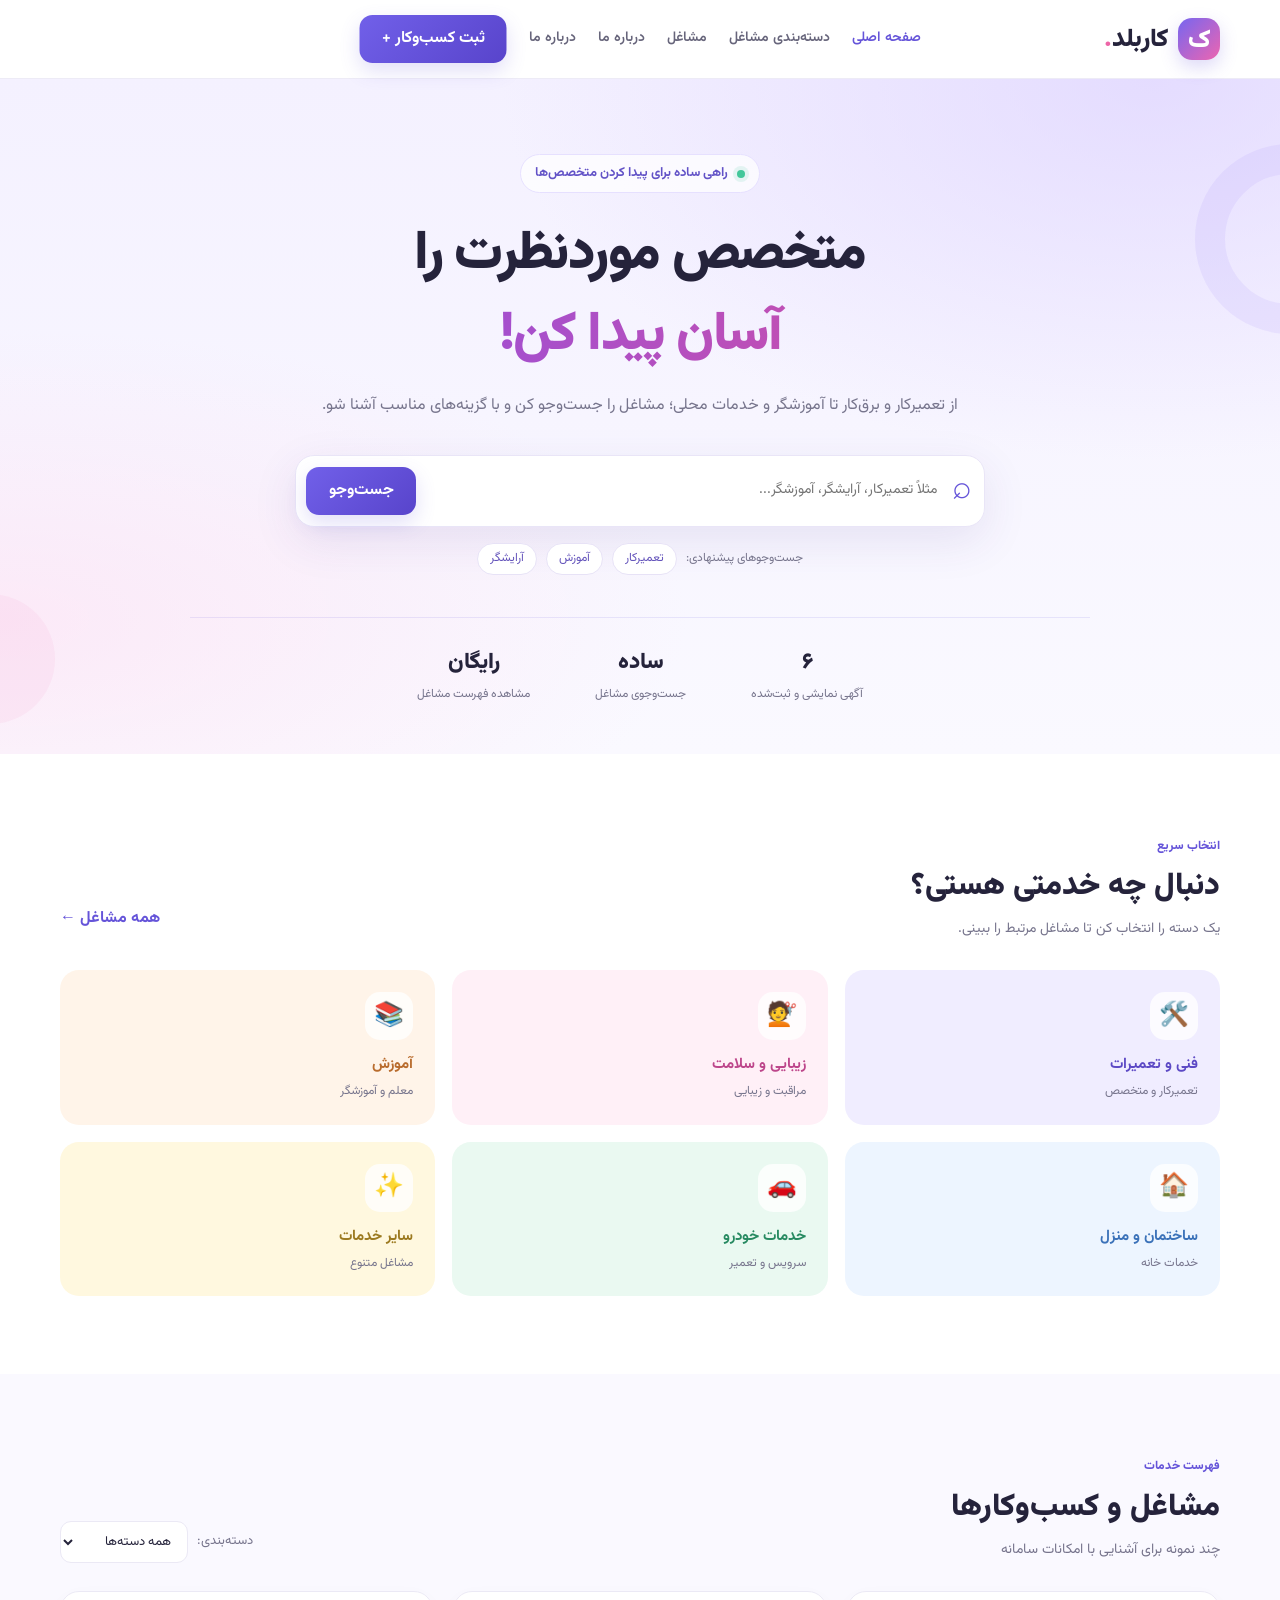
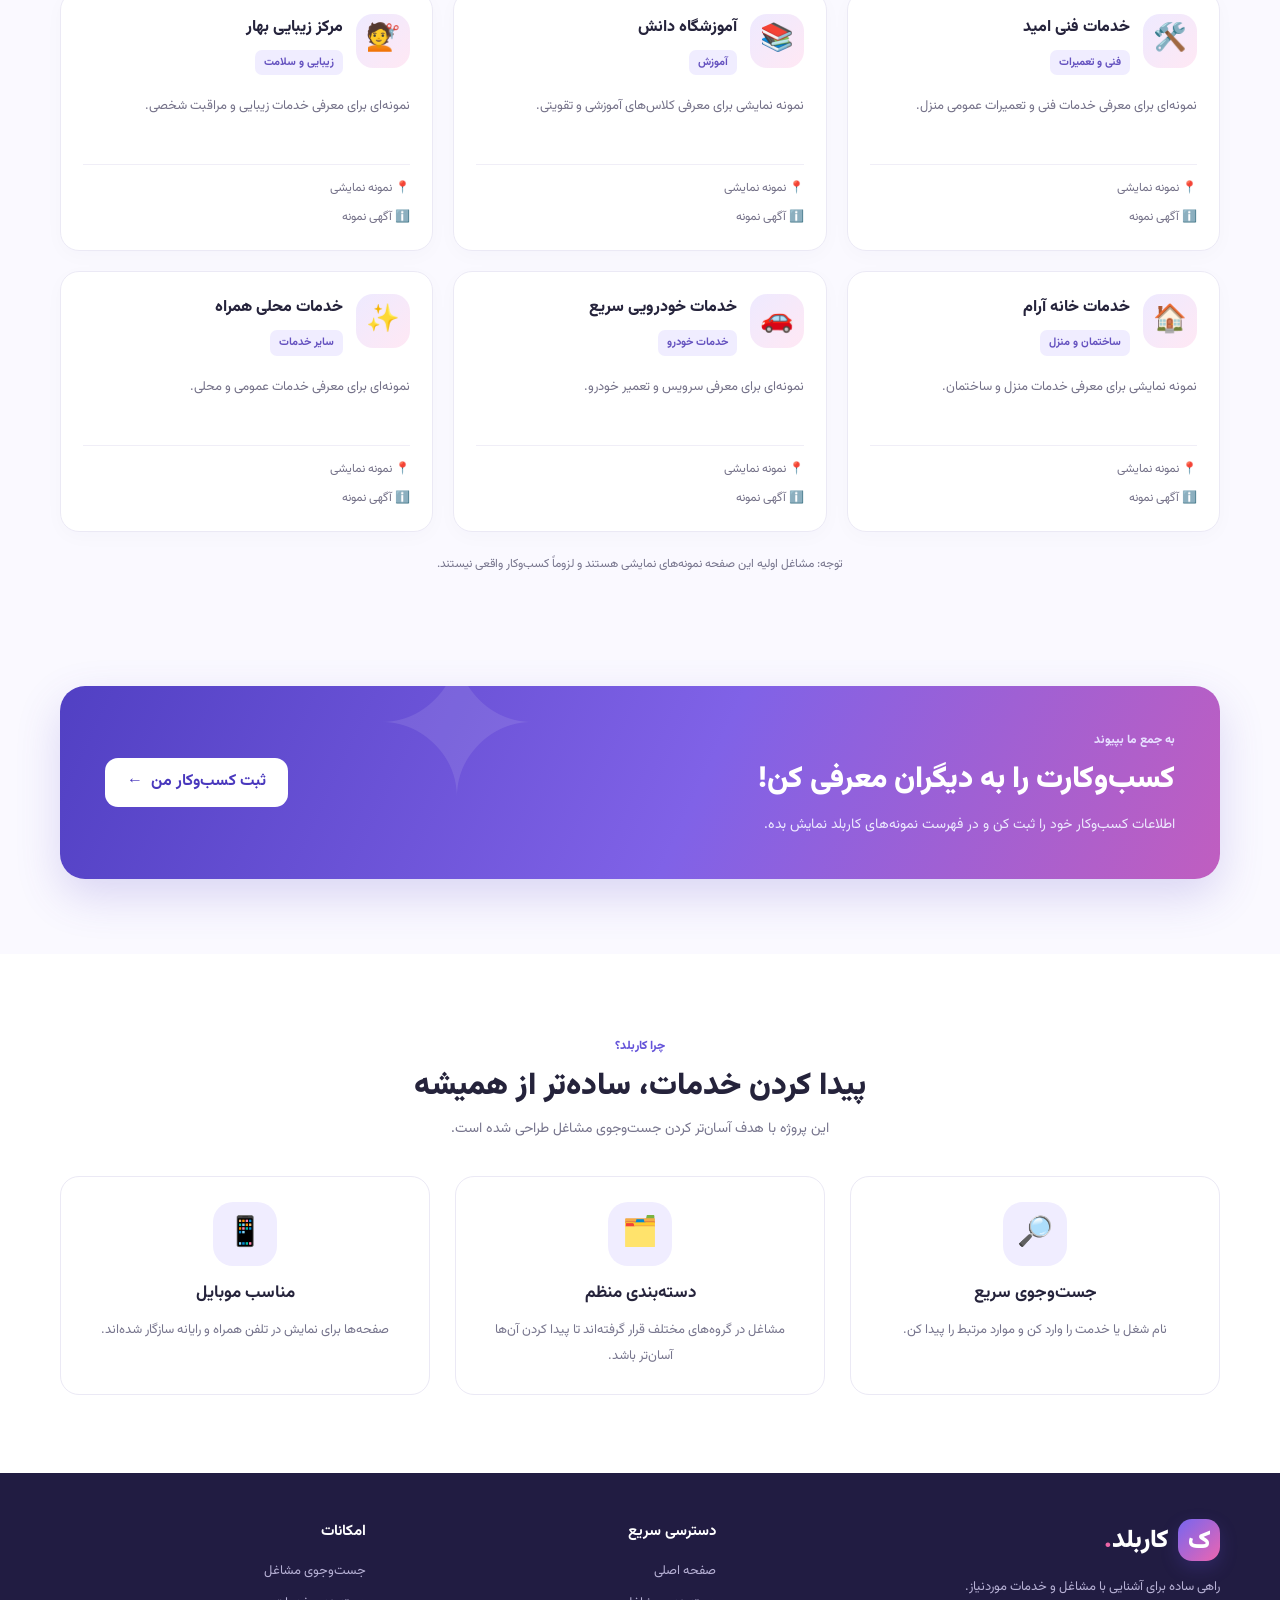
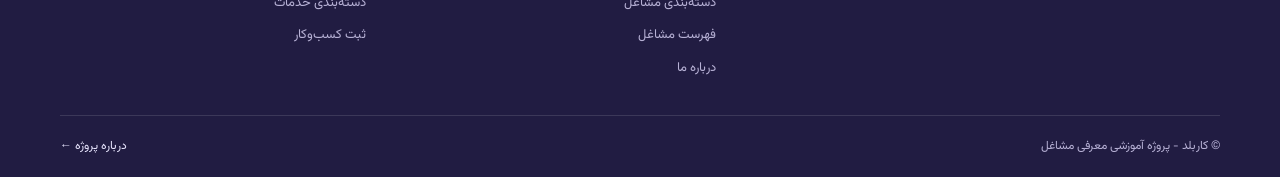
==== commit 4bc273f5: "index.html" ====
--- a/index.html
+++ b/index.html
@@ -27,6 +27,7 @@
         <a class="nav-link" href="#categories">دسته‌بندی مشاغل</a>
         <a class="nav-link" href="#businesses">مشاغل</a>
         <a class="nav-link" href="about.html">درباره ما</a>
+        <a class="nav-link" href="admin.html">درباره ما</a>
         <button class="btn btn-primary nav-register" id="openRegister">ثبت کسب‌وکار +</button>
       </nav>
     </div>
--- a/style.css
+++ b/style.css
@@ -2,1099 +2,1312 @@
 @import url('https://fonts.googleapis.com/css2?family=Vazirmatn:wght@400;500;600;700;800;900&display=swap');
 
 :root {
-    --primary: #7048f8;
-    --primary-dark: #5732df;
-    --pink: #ff5ba6;
-    --orange: #ff9f43;
-    --ink: #252342;
-    --muted: #77768f;
-    --bg: #fbfaff;
-    --white: #ffffff;
-    --border: #eeebf8;
-    --shadow: 0 14px 40px rgba(65, 42, 135, .08);
+  --primary: #6554d9;
+  --primary-dark: #4938bd;
+  --text: #25233b;
+  --muted: #77758d;
+  --surface: #ffffff;
+  --background: #faf9ff;
+  --border: #ebe9f5;
+  --shadow: 0 12px 35px rgba(42, 30, 100, 0.08);
 }
 
 * {
-    box-sizing: border-box;
-    margin: 0;
-    padding: 0;
+  box-sizing: border-box;
 }
 
 html {
-    scroll-behavior: smooth;
-    scroll-padding-top: 90px;
+  scroll-behavior: smooth;
+  scroll-padding-top: 90px;
 }
 
 body {
-    font-family: "Vazirmatn", Tahoma, sans-serif;
-    color: var(--ink);
-    background: var(--bg);
-    line-height: 1.8;
-    overflow-x: hidden;
-}
-
-button, input, select, textarea {
-    font: inherit;
-}
-
-button, a, select {
-    -webkit-tap-highlight-color: transparent;
+  margin: 0;
+  color: var(--text);
+  background: var(--background);
+  font-family: "Vazirmatn", Tahoma, sans-serif;
+  line-height: 1.8;
+}
+
+body.modal-open {
+  overflow: hidden;
+}
+
+button,
+input,
+select,
+textarea {
+  font: inherit;
+}
+
+button,
+a,
+select {
+  -webkit-tap-highlight-color: transparent;
 }
 
 button {
-    cursor: pointer;
+  cursor: pointer;
 }
 
 a {
-    color: inherit;
-    text-decoration: none;
+  color: inherit;
+  text-decoration: none;
+}
+
+button:focus-visible,
+a:focus-visible,
+input:focus-visible,
+select:focus-visible,
+textarea:focus-visible {
+  outline: 3px solid rgba(101, 84, 217, 0.35);
+  outline-offset: 3px;
 }
 
 .container {
-    width: min(1160px, calc(100% - 40px));
-    margin-inline: auto;
-}
-
-.header {
-    position: sticky;
-    top: 0;
-    z-index: 50;
-    background: rgba(255, 255, 255, .93);
-    backdrop-filter: blur(18px);
-    border-bottom: 1px solid rgba(238, 235, 248, .9);
-}
-
-.nav {
-    min-height: 78px;
-    display: flex;
-    align-items: center;
-    justify-content: space-between;
-    gap: 24px;
-}
-
-.logo {
-    display: inline-flex;
-    align-items: center;
-    gap: 7px;
-    font-size: 27px;
-    font-weight: 900;
-    white-space: nowrap;
-}
-
-.logo-icon {
-    width: 37px;
-    height: 37px;
+  width: min(1160px, calc(100% - 40px));
+  margin-inline: auto;
+}
+
+.hidden {
+  display: none !important;
+}
+
+/* Header and navigation */
+
+.site-header {
+  position: sticky;
+  z-index: 50;
+  top: 0;
+  background: rgba(255, 255, 255, 0.94);
+  border-bottom: 1px solid rgba(235, 233, 245, 0.9);
+  backdrop-filter: blur(16px);
+}
+
+.nav-wrapper {
+  min-height: 78px;
+  display: flex;
+  align-items: center;
+  justify-content: space-between;
+  gap: 25px;
+}
+
+.brand {
+  display: inline-flex;
+  align-items: center;
+  gap: 10px;
+  font-size: 25px;
+  font-weight: 900;
+  white-space: nowrap;
+}
+
+.brand-icon {
+  width: 42px;
+  height: 42px;
+  display: grid;
+  place-items: center;
+  color: #fff;
+  border-radius: 14px;
+  background: linear-gradient(135deg, #7666f0, #ed65b0);
+  box-shadow: 0 7px 18px rgba(101, 84, 217, 0.22);
+}
+
+.brand-dot {
+  color: #ed65a7;
+}
+
+.main-nav {
+  display: flex;
+  align-items: center;
+  gap: 25px;
+}
+
+.nav-link {
+  color: #67657b;
+  font-size: 14px;
+  font-weight: 600;
+  transition: color 0.2s;
+}
+
+.nav-link:hover,
+.nav-link.active {
+  color: var(--primary);
+}
+
+.menu-toggle {
+  display: none;
+  width: 43px;
+  height: 43px;
+  border: 1px solid var(--border);
+  border-radius: 12px;
+  background: #fff;
+  color: var(--primary);
+  font-size: 23px;
+}
+
+/* Buttons */
+
+.btn {
+  min-height: 46px;
+  display: inline-flex;
+  align-items: center;
+  justify-content: center;
+  gap: 8px;
+  padding: 10px 22px;
+  border: 0;
+  border-radius: 13px;
+  font-weight: 700;
+  transition: transform 0.2s, box-shadow 0.2s, background 0.2s;
+}
+
+.btn:hover {
+  transform: translateY(-2px);
+}
+
+.btn-primary {
+  color: #fff;
+  background: linear-gradient(135deg, #7160e9, #5844cb);
+  box-shadow: 0 8px 20px rgba(101, 84, 217, 0.19);
+}
+
+.btn-primary:hover {
+  background: linear-gradient(135deg, #6250dc, #4937b9);
+}
+
+.btn-light {
+  color: var(--primary-dark);
+  background: #fff;
+  flex-shrink: 0;
+}
+
+.text-button {
+  border: 0;
+  padding: 8px 0;
+  background: transparent;
+  color: var(--primary);
+  font-weight: 700;
+}
+
+/* Hero */
+
+.hero {
+  position: relative;
+  overflow: hidden;
+  padding: 75px 0 48px;
+  background:
+    radial-gradient(ellipse at 90% 0%, rgba(220, 209, 255, 0.65), transparent 40%),
+    radial-gradient(ellipse at 0% 80%, rgba(255, 218, 239, 0.48), transparent 38%),
+    linear-gradient(180deg, #f4f1ff 0%, #faf9ff 100%);
+}
+
+.hero-content {
+  position: relative;
+  z-index: 2;
+  max-width: 900px;
+  text-align: center;
+}
+
+.eyebrow {
+  display: inline-flex;
+  align-items: center;
+  gap: 9px;
+  padding: 7px 14px;
+  border: 1px solid #e6e0ff;
+  border-radius: 50px;
+  color: #6252c7;
+  background: rgba(255, 255, 255, 0.72);
+  font-size: 13px;
+  font-weight: 700;
+}
+
+.eyebrow-dot {
+  width: 8px;
+  height: 8px;
+  border-radius: 50%;
+  background: #42c79a;
+  box-shadow: 0 0 0 4px rgba(66, 199, 154, 0.13);
+}
+
+.hero h1 {
+  margin: 22px 0 12px;
+  font-size: clamp(32px, 5vw, 54px);
+  font-weight: 900;
+  line-height: 1.5;
+  letter-spacing: -1.4px;
+}
+
+.gradient-text {
+  display: block;
+  color: var(--primary);
+  background: linear-gradient(90deg, #8a4fe6, #d94f9d);
+  background-clip: text;
+  -webkit-background-clip: text;
+  -webkit-text-fill-color: transparent;
+}
+
+.hero-description {
+  max-width: 670px;
+  margin: 0 auto;
+  color: var(--muted);
+  font-size: 16px;
+  line-height: 2.1;
+}
+
+.search-box {
+  max-width: 690px;
+  min-height: 72px;
+  display: flex;
+  align-items: center;
+  gap: 13px;
+  margin: 32px auto 0;
+  padding: 10px 12px 10px 10px;
+  border: 1px solid #e9e5f7;
+  border-radius: 19px;
+  background: #fff;
+  box-shadow: 0 14px 45px rgba(70, 49, 142, 0.1);
+}
+
+.search-icon {
+  color: var(--primary);
+  font-size: 33px;
+  line-height: 1;
+}
+
+.search-box input {
+  width: 100%;
+  min-width: 0;
+  border: 0;
+  outline: 0;
+  color: var(--text);
+  background: transparent;
+  font-size: 14px;
+}
+
+.search-box input:focus-visible {
+  outline: none;
+}
+
+.search-button {
+  min-width: 110px;
+}
+
+.hero-hints {
+  display: flex;
+  align-items: center;
+  justify-content: center;
+  flex-wrap: wrap;
+  gap: 9px;
+  margin-top: 16px;
+  color: var(--muted);
+  font-size: 12px;
+}
+
+.hint {
+  padding: 4px 12px;
+  border: 1px solid #e7e2f6;
+  border-radius: 30px;
+  color: #6454bb;
+  background: #fff;
+  transition: background 0.2s;
+}
+
+.hint:hover {
+  background: #eee9ff;
+}
+
+.hero-bottom {
+  display: flex;
+  justify-content: center;
+  gap: 65px;
+  margin-top: 42px;
+  padding-top: 25px;
+  border-top: 1px solid rgba(101, 84, 217, 0.12);
+}
+
+.hero-stat {
+  display: flex;
+  flex-direction: column;
+  gap: 2px;
+}
+
+.hero-stat strong {
+  font-size: 22px;
+  font-weight: 900;
+}
+
+.hero-stat span {
+  color: var(--muted);
+  font-size: 12px;
+}
+
+.hero-shape {
+  position: absolute;
+  border-radius: 50%;
+  pointer-events: none;
+}
+
+.shape-one {
+  width: 190px;
+  height: 190px;
+  top: 65px;
+  right: -105px;
+  border: 30px solid rgba(157, 132, 245, 0.12);
+}
+
+.shape-two {
+  width: 130px;
+  height: 130px;
+  bottom: 30px;
+  left: -75px;
+  background: rgba(235, 114, 180, 0.08);
+}
+
+/* Shared sections */
+
+.section {
+  padding: 78px 0;
+}
+
+.section-heading {
+  display: flex;
+  align-items: flex-end;
+  justify-content: space-between;
+  gap: 20px;
+  margin-bottom: 28px;
+}
+
+.section-kicker {
+  display: inline-block;
+  margin-bottom: 5px;
+  color: var(--primary);
+  font-size: 12px;
+  font-weight: 800;
+}
+
+.section-heading h2,
+.join-copy h2 {
+  margin: 0;
+  font-size: clamp(23px, 3vw, 31px);
+  font-weight: 900;
+  line-height: 1.6;
+}
+
+.section-heading p {
+  margin: 5px 0 0;
+  color: var(--muted);
+  font-size: 14px;
+}
+
+.centered-heading {
+  justify-content: center;
+  text-align: center;
+}
+
+/* Categories */
+
+.categories-section {
+  background: #fff;
+}
+
+.categories-grid {
+  display: grid;
+  grid-template-columns: repeat(3, minmax(0, 1fr));
+  gap: 17px;
+}
+
+.category-card {
+  min-height: 145px;
+  display: flex;
+  flex-direction: column;
+  align-items: flex-start;
+  gap: 3px;
+  padding: 21px;
+  border: 1px solid transparent;
+  border-radius: 19px;
+  text-align: right;
+  transition: transform 0.22s, box-shadow 0.22s, border-color 0.22s;
+}
+
+.category-card:hover,
+.category-card.selected {
+  transform: translateY(-4px);
+  border-color: rgba(101, 84, 217, 0.25);
+  box-shadow: var(--shadow);
+}
+
+.category-icon {
+  width: 48px;
+  height: 48px;
+  display: grid;
+  place-items: center;
+  margin-bottom: 8px;
+  border-radius: 15px;
+  background: rgba(255, 255, 255, 0.8);
+  font-size: 24px;
+}
+
+.category-card strong {
+  font-size: 15px;
+}
+
+.category-card > span:last-child {
+  color: #77758d;
+  font-size: 12px;
+}
+
+.category-purple { background: #f0edff; color: #5c49c5; }
+.category-pink { background: #fff0f7; color: #bd468b; }
+.category-orange { background: #fff4e9; color: #b96c2d; }
+.category-blue { background: #edf5ff; color: #3b72b9; }
+.category-green { background: #eaf9f1; color: #278a61; }
+.category-yellow { background: #fff8df; color: #9c7a20; }
+
+/* Business cards */
+
+.businesses-section {
+  background: var(--background);
+}
+
+.sort-control {
+  display: flex;
+  align-items: center;
+  gap: 9px;
+  color: var(--muted);
+  font-size: 13px;
+}
+
+.sort-control select {
+  max-width: 190px;
+  padding: 9px 12px;
+  border: 1px solid var(--border);
+  border-radius: 11px;
+  color: var(--text);
+  background: #fff;
+}
+
+.business-grid {
+  display: grid;
+  grid-template-columns: repeat(3, minmax(0, 1fr));
+  gap: 20px;
+}
+
+.business-card {
+  overflow: hidden;
+  display: flex;
+  flex-direction: column;
+  min-width: 0;
+  padding: 22px;
+  border: 1px solid var(--border);
+  border-radius: 19px;
+  background: #fff;
+  box-shadow: 0 5px 20px rgba(42, 30, 100, 0.025);
+  transition: transform 0.22s, box-shadow 0.22s;
+  animation: cardIn 0.4s ease both;
+}
+
+.business-card:hover {
+  transform: translateY(-5px);
+  box-shadow: var(--shadow);
+}
+
+.business-card-top {
+  display: flex;
+  align-items: flex-start;
+  gap: 13px;
+}
+
+.business-avatar {
+  width: 54px;
+  height: 54px;
+  display: grid;
+  flex-shrink: 0;
+  place-items: center;
+  border-radius: 17px;
+  background: linear-gradient(135deg, #eeeaff, #ffe8f4);
+  font-size: 27px;
+}
+
+.business-info {
+  min-width: 0;
+  flex: 1;
+}
+
+.business-info h3 {
+  overflow-wrap: anywhere;
+  margin: 0 0 5px;
+  font-size: 16px;
+  font-weight: 800;
+}
+
+.business-category {
+  display: inline-block;
+  padding: 3px 9px;
+  border-radius: 7px;
+  color: #6451bf;
+  background: #f0edff;
+  font-size: 11px;
+  font-weight: 700;
+}
+
+.business-description {
+  min-height: 54px;
+  margin: 17px 0;
+  color: #747188;
+  font-size: 13px;
+  line-height: 2;
+}
+
+.business-meta {
+  display: flex;
+  flex-direction: column;
+  gap: 7px;
+  margin-top: auto;
+  padding-top: 13px;
+  border-top: 1px solid #f0eef7;
+  color: #747188;
+  font-size: 12px;
+  overflow-wrap: anywhere;
+}
+
+.business-meta span {
+  display: flex;
+  align-items: flex-start;
+  gap: 7px;
+}
+
+.business-phone {
+  color: var(--primary);
+  direction: ltr;
+  unicode-bidi: plaintext;
+}
+
+.demo-note {
+  margin-top: 22px;
+  color: var(--muted);
+  font-size: 12px;
+  text-align: center;
+}
+
+.empty-state {
+  padding: 50px 20px;
+  border: 1px dashed #d9d3f3;
+  border-radius: 20px;
+  background: #fff;
+  text-align: center;
+}
+
+.empty-state > span {
+  font-size: 40px;
+}
+
+.empty-state h3 {
+  margin: 10px 0 4px;
+}
+
+.empty-state p {
+  margin: 0 0 18px;
+  color: var(--muted);
+}
+
+/* Join banner */
+
+.join-section {
+  padding: 20px 0 75px;
+  background: var(--background);
+}
+
+.join-card {
+  position: relative;
+  overflow: hidden;
+  display: flex;
+  align-items: center;
+  justify-content: space-between;
+  gap: 25px;
+  padding: 40px 45px;
+  border-radius: 25px;
+  color: #fff;
+  background: linear-gradient(115deg, #5140c3, #8062e7 55%, #c05ec0);
+  box-shadow: 0 17px 45px rgba(91, 69, 196, 0.2);
+}
+
+.join-copy {
+  position: relative;
+  z-index: 1;
+}
+
+.light-kicker {
+  color: #e7deff;
+}
+
+.join-copy h2 {
+  font-size: clamp(22px, 3vw, 30px);
+}
+
+.join-copy p {
+  max-width: 600px;
+  margin: 9px 0 0;
+  color: #eeeaff;
+  font-size: 14px;
+}
+
+.join-decoration {
+  position: absolute;
+  top: -40px;
+  left: 27%;
+  color: rgba(255, 255, 255, 0.1);
+  font-size: 200px;
+  line-height: 1;
+  pointer-events: none;
+}
+
+/* Features */
+
+.features-section {
+  background: #fff;
+}
+
+.features-grid {
+  display: grid;
+  grid-template-columns: repeat(3, minmax(0, 1fr));
+  gap: 25px;
+  margin-top: 34px;
+}
+
+.feature-item {
+  padding: 25px;
+  border: 1px solid var(--border);
+  border-radius: 19px;
+  background: #fff;
+  text-align: center;
+}
+
+.feature-icon {
+  width: 64px;
+  height: 64px;
+  display: grid;
+  place-items: center;
+  margin: 0 auto 12px;
+  border-radius: 20px;
+  background: #f0edff;
+  font-size: 29px;
+}
+
+.feature-item h3 {
+  margin: 0 0 8px;
+  font-size: 17px;
+}
+
+.feature-item p {
+  margin: 0;
+  color: var(--muted);
+  font-size: 13px;
+  line-height: 2;
+}
+
+/* Footer */
+
+.site-footer {
+  padding-top: 45px;
+  color: #e9e6ff;
+  background: #211c42;
+}
+
+.footer-main {
+  display: grid;
+  grid-template-columns: 1.5fr 1fr 1fr;
+  gap: 45px;
+  padding-bottom: 35px;
+}
+
+.footer-logo {
+  color: #fff;
+}
+
+.footer-brand p {
+  max-width: 300px;
+  color: #b7b1d5;
+  font-size: 13px;
+}
+
+.footer-links {
+  display: flex;
+  flex-direction: column;
+  align-items: flex-start;
+  gap: 9px;
+}
+
+.footer-links h3 {
+  margin: 0 0 6px;
+  color: #fff;
+  font-size: 15px;
+}
+
+.footer-links a {
+  color: #b7b1d5;
+  font-size: 13px;
+  transition: color 0.2s;
+}
+
+.footer-links a:hover,
+.footer-bottom a:hover {
+  color: #fff;
+}
+
+.footer-bottom {
+  min-height: 62px;
+  display: flex;
+  align-items: center;
+  justify-content: space-between;
+  gap: 15px;
+  border-top: 1px solid rgba(255, 255, 255, 0.12);
+  color: #b7b1d5;
+  font-size: 12px;
+}
+
+.footer-bottom a {
+  color: #e9e6ff;
+}
+
+/* Registration modal */
+
+.modal {
+  position: fixed;
+  z-index: 100;
+  inset: 0;
+  display: grid;
+  place-items: center;
+  padding: 20px;
+}
+
+.modal-backdrop {
+  position: absolute;
+  inset: 0;
+  background: rgba(27, 20, 59, 0.66);
+  backdrop-filter: blur(5px);
+}
+
+.modal-panel {
+  position: relative;
+  z-index: 1;
+  overflow-y: auto;
+  width: min(520px, 100%);
+  max-height: 90vh;
+  padding: 28px;
+  border-radius: 23px;
+  background: #fff;
+  box-shadow: 0 25px 80px rgba(20, 10, 50, 0.25);
+  animation: modalIn 0.2s ease;
+}
+
+.modal-close {
+  position: absolute;
+  top: 13px;
+  left: 15px;
+  width: 36px;
+  height: 36px;
+  border: 0;
+  border-radius: 10px;
+  color: #625d79;
+  background: #f4f2fb;
+  font-size: 25px;
+  line-height: 1;
+}
+
+.modal-icon {
+  width: 52px;
+  height: 52px;
+  display: grid;
+  place-items: center;
+  margin-bottom: 8px;
+  border-radius: 16px;
+  background: #f0edff;
+  font-size: 25px;
+}
+
+.modal-panel h2 {
+  margin: 0;
+  font-size: 23px;
+}
+
+.modal-description {
+  margin: 5px 0 18px;
+  color: var(--muted);
+  font-size: 13px;
+}
+
+.register-form {
+  display: flex;
+  flex-direction: column;
+  gap: 14px;
+}
+
+.register-form label {
+  display: flex;
+  flex-direction: column;
+  gap: 6px;
+  color: #45415f;
+  font-size: 13px;
+  font-weight: 700;
+}
+
+.register-form input,
+.register-form select,
+.register-form textarea {
+  width: 100%;
+  padding: 11px 12px;
+  border: 1px solid #e5e1f0;
+  border-radius: 11px;
+  outline: none;
+  color: var(--text);
+  background: #fff;
+  font-size: 13px;
+  font-weight: 400;
+}
+
+.register-form input:focus,
+.register-form select:focus,
+.register-form textarea:focus {
+  border-color: var(--primary);
+  box-shadow: 0 0 0 3px rgba(101, 84, 217, 0.1);
+}
+
+.register-form textarea {
+  resize: vertical;
+}
+
+.submit-button {
+  width: 100%;
+  margin-top: 3px;
+}
+
+.form-notice {
+  margin: 0;
+  color: var(--muted);
+  font-size: 11px;
+  text-align: center;
+}
+
+/* Toast */
+
+.toast {
+  position: fixed;
+  z-index: 120;
+  right: 50%;
+  bottom: 25px;
+  max-width: calc(100% - 32px);
+  padding: 13px 20px;
+  border-radius: 13px;
+  color: #fff;
+  background: #292442;
+  box-shadow: var(--shadow);
+  font-size: 13px;
+  transform: translateX(50%);
+  animation: toastIn 0.2s ease;
+}
+
+/* About page */
+
+.about-page {
+  padding-top: 42px;
+  padding-bottom: 70px;
+}
+
+.about-hero {
+  position: relative;
+  overflow: hidden;
+  padding: 55px 25px;
+  border-radius: 25px;
+  color: #fff;
+  background: linear-gradient(125deg, #5140c3, #8062e7 55%, #d85da9);
+  text-align: center;
+}
+
+.about-hero h1 {
+  margin: 0;
+  font-size: clamp(29px, 5vw, 43px);
+  line-height: 1.6;
+}
+
+.about-hero p {
+  max-width: 700px;
+  margin: 12px auto 0;
+  color: #f0ecff;
+  line-height: 2.2;
+}
+
+.about-grid {
+  display: grid;
+  grid-template-columns: repeat(2, minmax(0, 1fr));
+  gap: 18px;
+  margin-top: 25px;
+}
+
+.about-card {
+  padding: 25px;
+  border: 1px solid var(--border);
+  border-radius: 19px;
+  background: #fff;
+  box-shadow: 0 5px 20px rgba(42, 30, 100, 0.025);
+}
+
+.about-card h2 {
+  margin: 0 0 7px;
+  font-size: 19px;
+}
+
+.about-card p {
+  margin: 0;
+  color: var(--muted);
+  font-size: 14px;
+  line-height: 2.1;
+}
+
+.about-note {
+  margin-top: 23px;
+  padding: 20px 23px;
+  border: 1px solid #e3ddff;
+  border-radius: 16px;
+  color: #5140a1;
+  background: #f1eeff;
+  line-height: 2;
+}
+
+.about-back {
+  display: inline-flex;
+  align-items: center;
+  justify-content: center;
+  margin-top: 24px;
+}
+
+/* Animations */
+
+@keyframes cardIn {
+  from { opacity: 0; transform: translateY(9px); }
+  to { opacity: 1; transform: translateY(0); }
+}
+
+@keyframes modalIn {
+  from { opacity: 0; transform: translateY(12px) scale(0.98); }
+  to { opacity: 1; transform: translateY(0) scale(1); }
+}
+
+@keyframes toastIn {
+  from { opacity: 0; transform: translate(50%, 8px); }
+  to { opacity: 1; transform: translate(50%, 0); }
+}
+
+/* Responsive */
+
+@media (max-width: 900px) {
+  .main-nav {
+    gap: 15px;
+  }
+
+  .business-grid {
+    grid-template-columns: repeat(2, minmax(0, 1fr));
+  }
+
+  .categories-grid {
+    grid-template-columns: repeat(3, minmax(0, 1fr));
+  }
+
+  .join-card {
+    padding: 32px;
+  }
+}
+
+@media (max-width: 700px) {
+  .container {
+    width: min(100% - 28px, 1160px);
+  }
+
+  .nav-wrapper {
+    min-height: 68px;
+  }
+
+  .brand {
+    font-size: 22px;
+  }
+
+  .brand-icon {
+    width: 38px;
+    height: 38px;
+  }
+
+  .menu-toggle {
     display: grid;
     place-items: center;
-    border-radius: 12px;
-    color: white;
-    background: linear-gradient(135deg, #9b6bff, #5c3bdf);
-    box-shadow: 0 7px 18px #7048f83d;
-}
-
-.logo-dot {
-    color: var(--pink);
-    margin-right: -7px;
-}
-
-.nav-links {
+  }
+
+  .main-nav {
+    position: absolute;
+    top: calc(100% + 1px);
+    right: 14px;
+    left: 14px;
+    display: none;
+    align-items: stretch;
+    gap: 0;
+    padding: 12px;
+    border: 1px solid var(--border);
+    border-radius: 16px;
+    background: #fff;
+    box-shadow: var(--shadow);
+  }
+
+  .main-nav.open {
     display: flex;
-    align-items: center;
-    gap: 29px;
-}
-
-.nav-links a {
+    flex-direction: column;
+  }
+
+  .nav-link {
+    padding: 11px 10px;
+    border-radius: 9px;
+  }
+
+  .nav-link:hover {
+    background: #f6f3ff;
+  }
+
+  .nav-register {
+    margin-top: 7px;
+  }
+
+  .hero {
+    padding-top: 53px;
+  }
+
+  .hero h1 {
+    letter-spacing: -0.7px;
+  }
+
+  .hero-description {
     font-size: 14px;
-    font-weight: 600;
-    color: #64617b;
-    transition: color .2s;
-}
-
-.nav-links a:hover {
-    color: var(--primary);
-}
-
-.btn {
-    border: 0;
-    border-radius: 13px;
-    padding: 12px 21px;
-    font-size: 14px;
-    font-weight: 700;
-    display: inline-flex;
+  }
+
+  .search-box {
+    min-height: 62px;
+    gap: 8px;
+    margin-top: 25px;
+    border-radius: 15px;
+  }
+
+  .search-box input {
+    font-size: 12px;
+  }
+
+  .search-button {
+    min-width: 85px;
+    padding-inline: 12px;
+  }
+
+  .hero-bottom {
+    gap: 20px;
+    justify-content: space-around;
+  }
+
+  .hero-stat strong {
+    font-size: 18px;
+  }
+
+  .hero-stat span {
+    max-width: 100px;
+    font-size: 10px;
+  }
+
+  .section {
+    padding: 55px 0;
+  }
+
+  .section-heading {
+    align-items: flex-start;
+  }
+
+  .categories-grid {
+    grid-template-columns: repeat(2, minmax(0, 1fr));
+    gap: 12px;
+  }
+
+  .category-card {
+    min-height: 135px;
+    padding: 15px;
+  }
+
+  .business-heading {
+    flex-direction: column;
+  }
+
+  .sort-control {
+    width: 100%;
+    justify-content: space-between;
+  }
+
+  .sort-control select {
+    flex: 1;
+  }
+
+  .business-grid {
+    grid-template-columns: 1fr;
+    gap: 14px;
+  }
+
+  .business-description {
+    min-height: auto;
+  }
+
+  .join-section {
+    padding-bottom: 50px;
+  }
+
+  .join-card {
+    align-items: flex-start;
+    flex-direction: column;
+    padding: 28px 23px;
+  }
+
+  .join-card .btn {
+    width: 100%;
+  }
+
+  .features-grid {
+    grid-template-columns: 1fr;
+    gap: 13px;
+  }
+
+  .feature-item {
+    padding: 22px;
+  }
+
+  .footer-main {
+    grid-template-columns: 1fr 1fr;
+    gap: 28px 20px;
+  }
+
+  .footer-brand {
+    grid-column: 1 / -1;
+  }
+
+  .footer-bottom {
+    align-items: flex-start;
+    flex-direction: column;
     justify-content: center;
-    align-items: center;
-    gap: 7px;
-    transition: transform .2s, box-shadow .2s, background .2s;
-}
-
-.btn:hover {
-    transform: translateY(-2px);
-}
-
-.btn-primary {
-    color: white;
-    background: linear-gradient(135deg, #875cf8, #633be9);
-    box-shadow: 0 8px 20px #7048f82d;
-}
-
-.btn-primary:hover {
-    box-shadow: 0 12px 26px #7048f847;
-}
-
-.btn-outline {
-    background: white;
-    color: var(--primary);
-    border: 1px solid #ded5ff;
-}
-
-.btn-light {
-    background: white;
-    color: var(--primary-dark);
-    flex-shrink: 0;
-}
-
-.menu-toggle {
-    display: none;
-    background: #f1edff;
-    border: 0;
-    border-radius: 10px;
-    width: 43px;
-    height: 43px;
-    font-size: 23px;
-    color: var(--primary);
-}
-
-.hero {
+    padding: 15px 0;
+  }
+
+  .about-grid {
+    grid-template-columns: 1fr;
+  }
+
+  .about-hero {
+    padding: 38px 20px;
+  }
+
+  .about-page {
+    padding-top: 25px;
+    padding-bottom: 45px;
+  }
+}
+
+@media (max-width: 380px) {
+  .hero-bottom {
+    gap: 10px;
+  }
+
+  .hero-stat span {
+    max-width: 85px;
+  }
+
+  .hero-hints {
+    gap: 6px;
+  }
+
+  .hero-hints > span {
+    width: 100%;
+  }
+
+  .modal-panel {
+    padding: 23px 18px;
+  }
+}
+
+@media (prefers-reduced-motion: reduce) {
+  *,
+  *::before,
+  *::after {
+    scroll-behavior: auto !important;
+    animation-duration: 0.01ms !important;
+    animation-iteration-count: 1 !important;
+    transition-duration: 0.01ms !important;
+  }
+}
+
+/* تنظیم موقعیت منوی اصلی در هدر */
+@media (min-width: 701px) {
+  .nav-wrapper {
     position: relative;
-    overflow: hidden;
-    padding: 70px 0 28px;
-    background:
-        radial-gradient(ellipse at 10% 10%, #e8e0ff 0, transparent 37%),
-        radial-gradient(ellipse at 95% 50%, #ffe5f0 0, transparent 33%),
-        linear-gradient(135deg, #fbfaff, #fff8fc);
-}
-
-.hero-content {
-    display: grid;
-    grid-template-columns: 1.1fr .9fr;
-    align-items: center;
-    gap: 40px;
+    justify-content: space-between;
+  }
+
+  .main-nav {
+    position: absolute;
+    left: 50%;
+    transform: translateX(-50%);
+    justify-content: center;
+    gap: 22px;
+    white-space: nowrap;
+  }
+
+  .brand {
     position: relative;
     z-index: 2;
-}
-
-.hero-text {
-    padding-block: 20px;
-}
-
-.eyebrow {
-    display: inline-block;
-    color: var(--primary);
-    font-size: 12px;
-    font-weight: 800;
-    letter-spacing: .1px;
-    margin-bottom: 13px;
-}
-
-.hero h1 {
-    font-size: clamp(35px, 4.2vw, 57px);
-    font-weight: 900;
-    line-height: 1.55;
-    letter-spacing: -1.5px;
-}
-
-.hero h1 span {
-    color: transparent;
-    background: linear-gradient(90deg, #a05cfb, #f34eae);
-    background-clip: text;
-    -webkit-background-clip: text;
-}
-
-.hero-text > p {
-    max-width: 520px;
-    color: var(--muted);
-    font-size: 15px;
-    line-height: 2.1;
-    margin: 14px 0 26px;
-}
-
-.search-box {
-    display: flex;
-    align-items: center;
-    gap: 12px;
-    padding: 9px;
-    max-width: 550px;
-    background: white;
-    border: 1px solid #eee9ff;
-    border-radius: 18px;
-    box-shadow: 0 14px 40px #6341d311;
-}
-
-.search-icon {
-    font-size: 32px;
-    color: var(--primary);
-    line-height: 1;
-    padding-inline: 8px 2px;
-}
-
-.search-box input,
-.filter-search input {
-    width: 100%;
-    min-width: 0;
-    outline: none;
-    border: 0;
-    background: transparent;
-    color: var(--ink);
-    font-size: 13px;
-}
-
-.search-box .btn {
+  }
+
+  .main-nav .nav-register {
     flex-shrink: 0;
-    padding-inline: 25px;
-}
-
-.popular-searches {
-    display: flex;
-    align-items: center;
-    flex-wrap: wrap;
-    gap: 8px;
-    margin-top: 17px;
-    font-size: 11px;
-    color: var(--muted);
-}
-
-.search-tag {
-    padding: 4px 11px;
-    border-radius: 30px;
-    border: 1px solid #e9e3fc;
-    background: white;
-    color: #71648f;
-    font-size: 11px;
-    transition: .2s;
-}
-
-.search-tag:hover {
-    background: #eee7ff;
-    color: var(--primary);
-}
-
-.hero-visual {
-    display: grid;
-    place-items: center;
-    min-height: 360px;
-}
-
-.hero-illustration {
-    width: min(100%, 420px);
-    aspect-ratio: 1;
+  }
+}
+
+@media (max-width: 700px) {
+  .main-nav {
+    position: absolute;
+    top: calc(100% + 1px);
+    right: 14px;
+    left: 14px;
+    transform: none;
+  }
+}
+
+/* تنظیم موقعیت منوی اصلی در هدر */
+@media (min-width: 701px) {
+  .nav-wrapper {
     position: relative;
-    display: grid;
-    place-items: center;
-    border-radius: 48% 52% 60% 40% / 44% 43% 57% 56%;
-    background: linear-gradient(145deg, #e8dcff, #ffe0ef);
-    animation: morph 9s ease-in-out infinite;
-}
-
-.illustration-orbit {
+    justify-content: space-between;
+  }
+
+  .main-nav {
     position: absolute;
-    width: 72%;
-    height: 72%;
-    border: 1px dashed #9d83ed83;
-    border-radius: 50%;
-}
-
-.orbit-two {
-    width: 90%;
-    height: 90%;
-    border-color: #f37bb477;
-    transform: rotate(28deg);
-}
-
-.illustration-center {
-    width: 155px;
-    height: 155px;
-    border-radius: 42px;
-    display: grid;
-    place-items: center;
-    font-size: 75px;
-    background: white;
-    box-shadow: 0 20px 60px #7751d52b;
-    animation: float 4s ease-in-out infinite;
-}
-
-.floating-card {
+    left: 50%;
+    transform: translateX(-50%);
+    justify-content: center;
+    gap: 22px;
+    white-space: nowrap;
+  }
+
+  .brand {
+    position: relative;
+    z-index: 2;
+  }
+
+  .main-nav .nav-register {
+    flex-shrink: 0;
+  }
+}
+
+@media (max-width: 700px) {
+  .main-nav {
     position: absolute;
-    padding: 12px 16px;
-    display: flex;
-    align-items: center;
-    gap: 9px;
-    background: white;
-    border: 1px solid #ffffffc9;
-    border-radius: 14px;
-    box-shadow: 0 12px 35px #6341d31b;
-    font-size: 12px;
-    font-weight: 800;
-    animation: float 4s ease-in-out infinite;
-}
-
-.floating-card span {
-    font-size: 23px;
-}
-
-.float-a {
-    top: 13%;
-    right: -5%;
-}
-
-.float-b {
-    bottom: 21%;
-    left: -9%;
-    animation-delay: -1.4s;
-}
-
-.float-c {
-    bottom: 5%;
-    right: 23%;
-    animation-delay: -2.3s;
-}
-
-.floating-emoji {
-    position: absolute;
-    font-size: 30px;
-    animation: float 3s ease-in-out infinite;
-}
-
-.emoji-a {
-    top: 8%;
-    left: 22%;
-}
-
-.emoji-b {
-    top: 40%;
-    right: 3%;
-    animation-delay: -1s;
-}
-
-.hero-shape {
-    position: absolute;
-    border-radius: 50%;
-    filter: blur(1px);
-    pointer-events: none;
-}
-
-.shape-one {
-    width: 100px;
-    height: 100px;
-    background: #ffd1e8;
-    top: 10%;
-    right: -50px;
-    opacity: .5;
-}
-
-.shape-two {
-    width: 70px;
-    height: 70px;
-    background: #d8ceff;
-    bottom: 15%;
-    left: -30px;
-}
-
-.stats {
-    display: flex;
-    justify-content: center;
-    gap: 70px;
-    border-top: 1px solid #eae4f6;
-    margin-top: 55px;
-    padding-top: 25px;
-}
-
-.stat-item {
-    display: flex;
-    align-items: center;
-    gap: 10px;
-}
-
-.stat-item strong {
-    font-size: 22px;
-    font-weight: 900;
-    color: var(--primary);
-}
-
-.stat-item span {
-    color: var(--muted);
-    font-size: 12px;
-}
-
-.section {
-    padding: 85px 0;
-}
-
-.section-heading {
-    display: flex;
-    justify-content: space-between;
-    align-items: end;
-    gap: 20px;
-    margin-bottom: 32px;
-}
-
-.section-heading h2,
-.join-box h2 {
-    font-size: clamp(23px, 3vw, 32px);
-    font-weight: 900;
-    line-height: 1.7;
-}
-
-.section-heading p,
-.join-box p {
-    font-size: 13px;
-    color: var(--muted);
-}
-
-.categories-section {
-    background: white;
-}
-
-.category-grid {
-    display: grid;
-    grid-template-columns: repeat(4, 1fr);
-    gap: 17px;
-}
-
-.category-card {
-    text-align: right;
-    padding: 23px 20px;
-    border: 1px solid var(--border);
-    border-radius: 19px;
-    background: white;
-    display: flex;
-    flex-direction: column;
-    align-items: flex-start;
-    gap: 4px;
-    transition: transform .25s, box-shadow .25s, border-color .25s;
-}
-
-.category-card:hover,
-.category-card.active {
-    transform: translateY(-5px);
-    border-color: #c9baff;
-    box-shadow: 0 14px 32px #7048f811;
-}
-
-.category-card.active {
-    background: linear-gradient(135deg, #fbf9ff, #f7f2ff);
-}
-
-.category-icon {
-    width: 54px;
-    height: 54px;
-    display: grid;
-    place-items: center;
-    border-radius: 16px;
-    font-size: 27px;
-    margin-bottom: 8px;
-}
-
-.purple { background: #eee6ff; }
-.orange { background: #fff0dd; }
-.pink { background: #ffe4f0; }
-.blue { background: #e2eeff; }
-.green { background: #dff8e9; }
-.yellow { background: #fff5cc; }
-.cyan { background: #def7fb; }
-.violet { background: #efe4ff; }
-
-.category-card strong {
-    font-size: 14px;
-    font-weight: 800;
-}
-
-.category-card small {
-    color: var(--muted);
-    font-size: 11px;
-}
-
-.listings-section {
-    background: #fbfaff;
-}
-
-.listings-heading {
-    align-items: center;
-}
-
-.results-count {
-    background: #eee8ff;
-    color: var(--primary);
-    padding: 7px 14px;
-    border-radius: 30px;
-    font-size: 12px;
-    font-weight: 800;
-    white-space: nowrap;
-}
-
-.filter-bar {
-    display: flex;
-    gap: 12px;
-    margin-bottom: 26px;
-}
-
-.filter-search {
-    flex: 1;
-    display: flex;
-    align-items: center;
-    gap: 10px;
-    padding: 12px 15px;
-    border: 1px solid var(--border);
-    background: white;
-    border-radius: 13px;
-}
-
-.filter-search span {
-    font-size: 23px;
-    color: var(--primary);
-}
-
-.filter-bar select {
-    border: 1px solid var(--border);
-    background: white;
-    color: var(--ink);
-    border-radius: 13px;
-    padding: 0 15px;
-    font-size: 12px;
-    outline-color: var(--primary);
-}
-
-.business-grid {
-    display: grid;
-    grid-template-columns: repeat(3, minmax(0, 1fr));
-    gap: 20px;
-}
-
-.business-card {
-    background: white;
-    border: 1px solid var(--border);
-    border-radius: 20px;
-    overflow: hidden;
-    transition: transform .25s, box-shadow .25s;
-    animation: cardEnter .4s both;
-}
-
-.business-card:hover {
-    transform: translateY(-6px);
-    box-shadow: var(--shadow);
-}
-
-.card-cover {
-    min-height: 105px;
-    position: relative;
-    display: flex;
-    align-items: center;
-    justify-content: center;
-    background: linear-gradient(135deg, #e8dfff, #ffe6f1);
-}
-
-.card-cover.orange-cover {
-    background: linear-gradient(135deg, #ffe9cf, #fff1e4);
-}
-
-.card-cover.blue-cover {
-    background: linear-gradient(135deg, #dceaff, #e8e3ff);
-}
-
-.card-cover.green-cover {
-    background: linear-gradient(135deg, #d8f6e6, #e9ffef);
-}
-
-.card-cover.pink-cover {
-    background: linear-gradient(135deg, #ffdce9, #ffeaf4);
-}
-
-.card-cover.cyan-cover {
-    background: linear-gradient(135deg, #d8f5fa, #e2efff);
-}
-
-.card-emoji {
-    width: 74px;
-    height: 74px;
-    display: grid;
-    place-items: center;
-    border-radius: 23px;
-    background: #ffffffc9;
-    font-size: 39px;
-    box-shadow: 0 8px 20px #5e3f9911;
-}
-
-.card-category {
-    position: absolute;
-    top: 12px;
-    right: 12px;
-    background: #ffffffed;
-    color: var(--primary);
-    padding: 4px 10px;
-    border-radius: 30px;
-    font-size: 10px;
-    font-weight: 800;
-}
-
-.card-body {
-    padding: 19px;
-}
-
-.card-body h3 {
-    font-size: 16px;
-    font-weight: 900;
-    overflow-wrap: anywhere;
-}
-
-.card-owner {
-    font-size: 11px;
-    color: var(--muted);
-    margin-top: 3px;
-}
-
-.card-description {
-    font-size: 12px;
-    color: #77758c;
-    line-height: 2;
-    margin: 13px 0;
-    min-height: 48px;
-    overflow-wrap: anywhere;
-}
-
-.card-location {
-    display: flex;
-    align-items: center;
-    gap: 6px;
-    font-size: 11px;
-    color: #77758c;
-    margin-bottom: 15px;
-}
-
-.card-actions {
-    display: flex;
-    gap: 8px;
-    padding-top: 13px;
-    border-top: 1px solid #f0edf7;
-}
-
-.card-actions .btn {
-    flex: 1;
-    padding: 9px 7px;
-    font-size: 11px;
-}
-
-.card-phone {
-    background: #f1edff;
-    color: var(--primary);
-    border: 1px solid transparent;
-}
-
-.delete-listing {
-    display: block;
-    margin-top: 12px;
-    width: 100%;
-    border: 1px solid #ffd6dc;
-    color: #d33b58;
-    background: #fff5f6;
-    border-radius: 10px;
-    padding: 7px;
-    font-size: 12px;
-}
-
-.empty-state {
-    text-align: center;
-    padding: 55px 20px;
-    background: white;
-    border: 1px dashed #d8cafa;
-    border-radius: 20px;
-}
-
-.empty-state > span {
-    font-size: 45px;
-}
-
-.empty-state h3 {
-    margin: 10px 0 4px;
-}
-
-.empty-state p {
-    color: var(--muted);
-    font-size: 13px;
-    margin-bottom: 17px;
-}
-
-.hidden {
-    display: none !important;
-}
-
-.join-section {
-    padding: 10px 0 80px;
-}
-
-.join-box {
-    position: relative;
-    overflow: hidden;
-    display: flex;
-    align-items: center;
-    gap: 23px;
-    padding: 35px 38px;
-    border-radius: 25px;
-    color: white;
-    background: linear-gradient(115deg, #5732df, #8b52f5 65%, #e45bb0);
-    box-shadow: 0 20px 50px #7048f828;
-}
-
-.join-box::after {
-    content: "";
-    position: absolute;
-    width: 230px;
-    height: 230px;
-    left: 10%;
-    top: -140px;
-    border: 1px solid #ffffff37;
-    border-radius: 50%;
-    box-shadow: 0 0 0 30px #ffffff0a, 0 0 0 60px #ffffff0a;
-    pointer-events: none;
-}
-
-.join-icon {
-    width: 67px;
-    height: 67px;
-    flex-shrink: 0;
-    display: grid;
-    place-items: center;
-    background: #ffffff24;
-    border-radius: 20px;
-    font-size: 35px;
-}
-
-.join-box .eyebrow {
-    color: #eadfff;
-    margin-bottom: 4px;
-}
-
-.join-box h2 {
-    font-size: 23px;
-}
-
-.join-box p {
-    color: #f0eaff;
-}
-
-.join-box .btn {
-    margin-right: auto;
-    position: relative;
-    z-index: 1;
-}
-
-.footer {
-    background: white;
-    border-top: 1px solid var(--border);
-}
-
-.footer-content {
-    min-height: 100px;
-    display: flex;
-    align-items: center;
-    justify-content: space-between;
-    gap: 20px;
-}
-
-.footer .logo {
-    font-size: 23px;
-}
-
-.footer p,
-.footer-content > span {
-    font-size: 11px;
-    color: var(--muted);
-}
-
-/* فرم مدیریت */
-.modal {
-    position: fixed;
-    inset: 0;
-    z-index: 100;
-    display: grid;
-    place-items: center;
-    padding: 18px;
-}
-
-.modal-backdrop {
-    position: absolute;
-    inset: 0;
-    background: #17112ac9;
-    backdrop-filter: blur(5px);
-    animation: fadeIn .2s both;
-}
-
-.modal-card {
-    position: relative;
-    z-index: 1;
-    width: min(650px, 100%);
-    max-height: 90vh;
-    overflow-y: auto;
-    background: white;
-    border-radius: 22px;
-    padding: 27px;
-    box-shadow: 0 30px 100px #140c3b40;
-    animation: modalEnter .3s both;
-}
-
-.modal-header {
-    display: flex;
-    align-items: center;
-    justify-content: space-between;
-    gap: 20px;
-    margin-bottom: 22px;
-}
-
-.modal-header h2 {
-    font-size: 22px;
-    font-weight: 900;
-}
-
-.modal-header .eyebrow {
-    margin-bottom: 0;
-}
-
-.close-modal {
-    width: 39px;
-    height: 39px;
-    flex-shrink: 0;
-    border: 0;
-    border-radius: 12px;
-    background: #f2eeff;
-    color: var(--primary);
-    font-size: 28px;
-}
-
-.form-grid {
-    display: grid;
-    grid-template-columns: repeat(2, minmax(0, 1fr));
-    gap: 16px;
-}
-
-.form-grid label {
-    display: flex;
-    flex-direction: column;
-    gap: 7px;
-    color: #57536f;
-    font-size: 12px;
-    font-weight: 700;
-}
-
-.form-grid input,
-.form-grid select,
-.form-grid textarea {
-    width: 100%;
-    min-width: 0;
-    padding: 11px 12px;
-    border: 1px solid #e9e4f4;
-    border-radius: 11px;
-    background: #fdfcff;
-    color: var(--ink);
-    outline: none;
-    font-size: 12px;
-    transition: border-color .2s, box-shadow .2s;
-}
-
-.form-grid input:focus,
-.form-grid select:focus,
-.form-grid textarea:focus {
-    border-color: #a38bfa;
-    box-shadow: 0 0 0 3px #7048f812;
-}
-
-.form-grid textarea {
-    resize: vertical;
-}
-
-.full-width {
-    grid-column: 1 / -1;
-}
-
-.form-actions {
-    display: flex;
-    gap: 10px;
-    justify-content: flex-start;
-    margin-top: 22px;
-}
-
-.admin-note {
-    font-size: 11px;
-    color: #9b6a20;
-    background: #fff8e8;
-    padding: 10px 12px;
-    border-radius: 10px;
-    margin-top: 18px;
-}
-
-.toast {
-    position: fixed;
-    z-index: 200;
-    bottom: 25px;
-    right: 50%;
-    transform: translate(50%, 20px);
-    background: #292343;
-    color: white;
-    padding: 12px 20px;
-    border-radius: 12px;
-    box-shadow: 0 10px 30px #20183b30;
-    font-size: 13px;
-    opacity: 0;
-    visibility: hidden;
-    transition: .25s;
-    max-width: calc(100% - 30px);
-    text-align: center;
-}
-
-.toast.show {
-    opacity: 1;
-    visibility: visible;
-    transform: translate(50%, 0);
-}
-
-.reveal {
-    opacity: 0;
-    transform: translateY(22px);
-    transition: opacity .7s ease, transform .7s ease;
-}
-
-.reveal.visible {
-    opacity: 1;
-    transform: translateY(0);
-}
-
-@keyframes float {
-    0%, 100% { transform: translateY(0); }
-    50% { transform: translateY(-10px); }
-}
-
-@keyframes morph {
-    0%, 100% { border-radius: 48% 52% 60% 40% / 44% 43% 57% 56%; }
-    50% { border-radius: 55% 45% 43% 57% / 54% 60% 40% 46%; }
-}
-
-@keyframes cardEnter {
-    from { opacity: 0; transform: translateY(12px); }
-    to { opacity: 1; transform: translateY(0); }
-}
-
-@keyframes fadeIn {
-    from { opacity: 0; }
-    to { opacity: 1; }
-}
-
-@keyframes modalEnter {
-    from { opacity: 0; transform: translateY(15px) scale(.98); }
-    to { opacity: 1; transform: translateY(0) scale(1); }
-}
-
-@media (max-width: 900px) {
-    .nav-links { gap: 14px; }
-    .hero-content { gap: 20px; }
-    .hero-illustration { width: min(100%, 340px); }
-    .illustration-center { width: 125px; height: 125px; font-size: 60px; }
-    .category-grid { grid-template-columns: repeat(4, minmax(0, 1fr)); gap: 11px; }
-    .category-card { padding: 17px 13px; }
-    .business-grid { grid-template-columns: repeat(2, minmax(0, 1fr)); }
-    .join-box { padding: 28px; gap: 15px; }
-    .join-box h2 { font-size: 19px; }
-}
-
-@media (max-width: 680px) {
-    .container { width: min(100% - 28px, 520px); }
-    .nav { min-height: 68px; gap: 10px; }
-    .logo { font-size: 23px; }
-    .logo-icon { width: 33px; height: 33px; }
-    .menu-toggle { display: block; margin-right: auto; }
-    .admin-open { padding: 10px 12px; font-size: 11px; }
-    .nav-links {
-        display: none;
-        position: absolute;
-        top: 68px;
-        right: 14px;
-        left: 14px;
-        flex-direction: column;
-        align-items: stretch;
-        gap: 0;
-        padding: 9px;
-        border: 1px solid var(--border);
-        border-radius: 15px;
-        background: white;
-        box-shadow: var(--shadow);
-    }
-    .nav-links.open { display: flex; }
-    .nav-links a { padding: 11px 13px; border-radius: 9px; }
-    .nav-links a:hover { background: #f6f2ff; }
-
-    .hero { padding: 40px 0 25px; }
-    .hero-content { grid-template-columns: 1fr; gap: 8px; }
-    .hero-text { padding-top: 8px; }
-    .hero h1 { font-size: clamp(34px, 9vw, 46px); line-height: 1.55; }
-    .hero-text > p { font-size: 13px; margin: 12px 0 19px; }
-    .search-box { gap: 5px; padding: 6px; border-radius: 14px; }
-    .search-icon { font-size: 25px; padding-inline: 4px; }
-    .search-box input { font-size: 11px; }
-    .search-box .btn { padding: 10px 13px; font-size: 11px; }
-    .popular-searches { font-size: 10px; }
-    .hero-visual { min-height: 285px; }
-    .hero-illustration { width: min(78vw, 300px); }
-    .illustration-center { width: 110px; height: 110px; font-size: 53px; border-radius: 30px; }
-    .floating-card { padding: 8px 10px; font-size: 10px; }
-    .floating-card span { font-size: 19px; }
-    .float-a { right: -7%; }
-    .float-b { left: -7%; }
-    .float-c { right: 19%; }
-    .stats { gap: 10px; justify-content: space-between; margin-top: 28px; padding-top: 20px; }
-    .stat-item { flex-direction: column; gap: 0; text-align: center; flex: 1; }
-    .stat-item strong { font-size: 18px; }
-    .stat-item span { font-size: 9px; }
-
-    .section { padding: 58px 0; }
-    .section-heading { margin-bottom: 23px; }
-    .section-heading h2 { font-size: 23px; }
-    .section-heading p { font-size: 11px; }
-    .category-grid { grid-template-columns: repeat(2, minmax(0, 1fr)); gap: 11px; }
-    .category-card { padding: 15px; border-radius: 15px; }
-    .category-icon { width: 46px; height: 46px; font-size: 23px; border-radius: 13px; }
-    .category-card strong { font-size: 12px; }
-    .category-card small { font-size: 10px; }
-    .business-grid { grid-template-columns: 1fr; gap: 15px; }
-    .card-cover { min-height: 115px; }
-    .card-description { min-height: 0; }
-    .filter-bar { gap: 7px; }
-    .filter-search { padding: 10px; }
-    .filter-search input { font-size: 11px; }
-    .filter-bar select { padding: 0 8px; font-size: 10px; max-width: 115px; }
-
-    .join-section { padding: 0 0 55px; }
-    .join-box { padding: 23px 18px; border-radius: 19px; flex-wrap: wrap; gap: 13px; }
-    .join-icon { width: 52px; height: 52px; font-size: 27px; border-radius: 15px; }
-    .join-box > div:nth-child(2) { flex: 1; min-width: 0; }
-    .join-box h2 { font-size: 17px; line-height: 1.8; }
-    .join-box p { font-size: 11px; }
-    .join-box .btn { width: 100%; margin: 5px 0 0; }
-
-    .footer-content { padding: 23px 0; flex-wrap: wrap; justify-content: center; text-align: center; gap: 9px 20px; }
-    .footer-content > * { width: calc(50% - 10px); }
-    .footer p { width: 100%; order: 3; }
-
-    .modal { padding: 10px; }
-    .modal-card { padding: 19px 15px; max-height: 94vh; border-radius: 18px; }
-    .modal-header h2 { font-size: 19px; }
-    .form-grid { grid-template-columns: 1fr; gap: 12px; }
-    .full-width { grid-column: auto; }
-    .form-actions .btn { flex: 1; padding: 11px 8px; }
-}
-
-@media (prefers-reduced-motion: reduce) {
-    *, *::before, *::after {
-        animation-duration: .01ms !important;
-        animation-iteration-count: 1 !important;
-        scroll-behavior: auto !important;
-        transition-duration: .01ms !important;
-    }
-
-    .reveal { opacity: 1; transform: none; }
-}
+    top: calc(100% + 1px);
+    right: 14px;
+    left: 14px;
+    transform: none;
+  }
+}
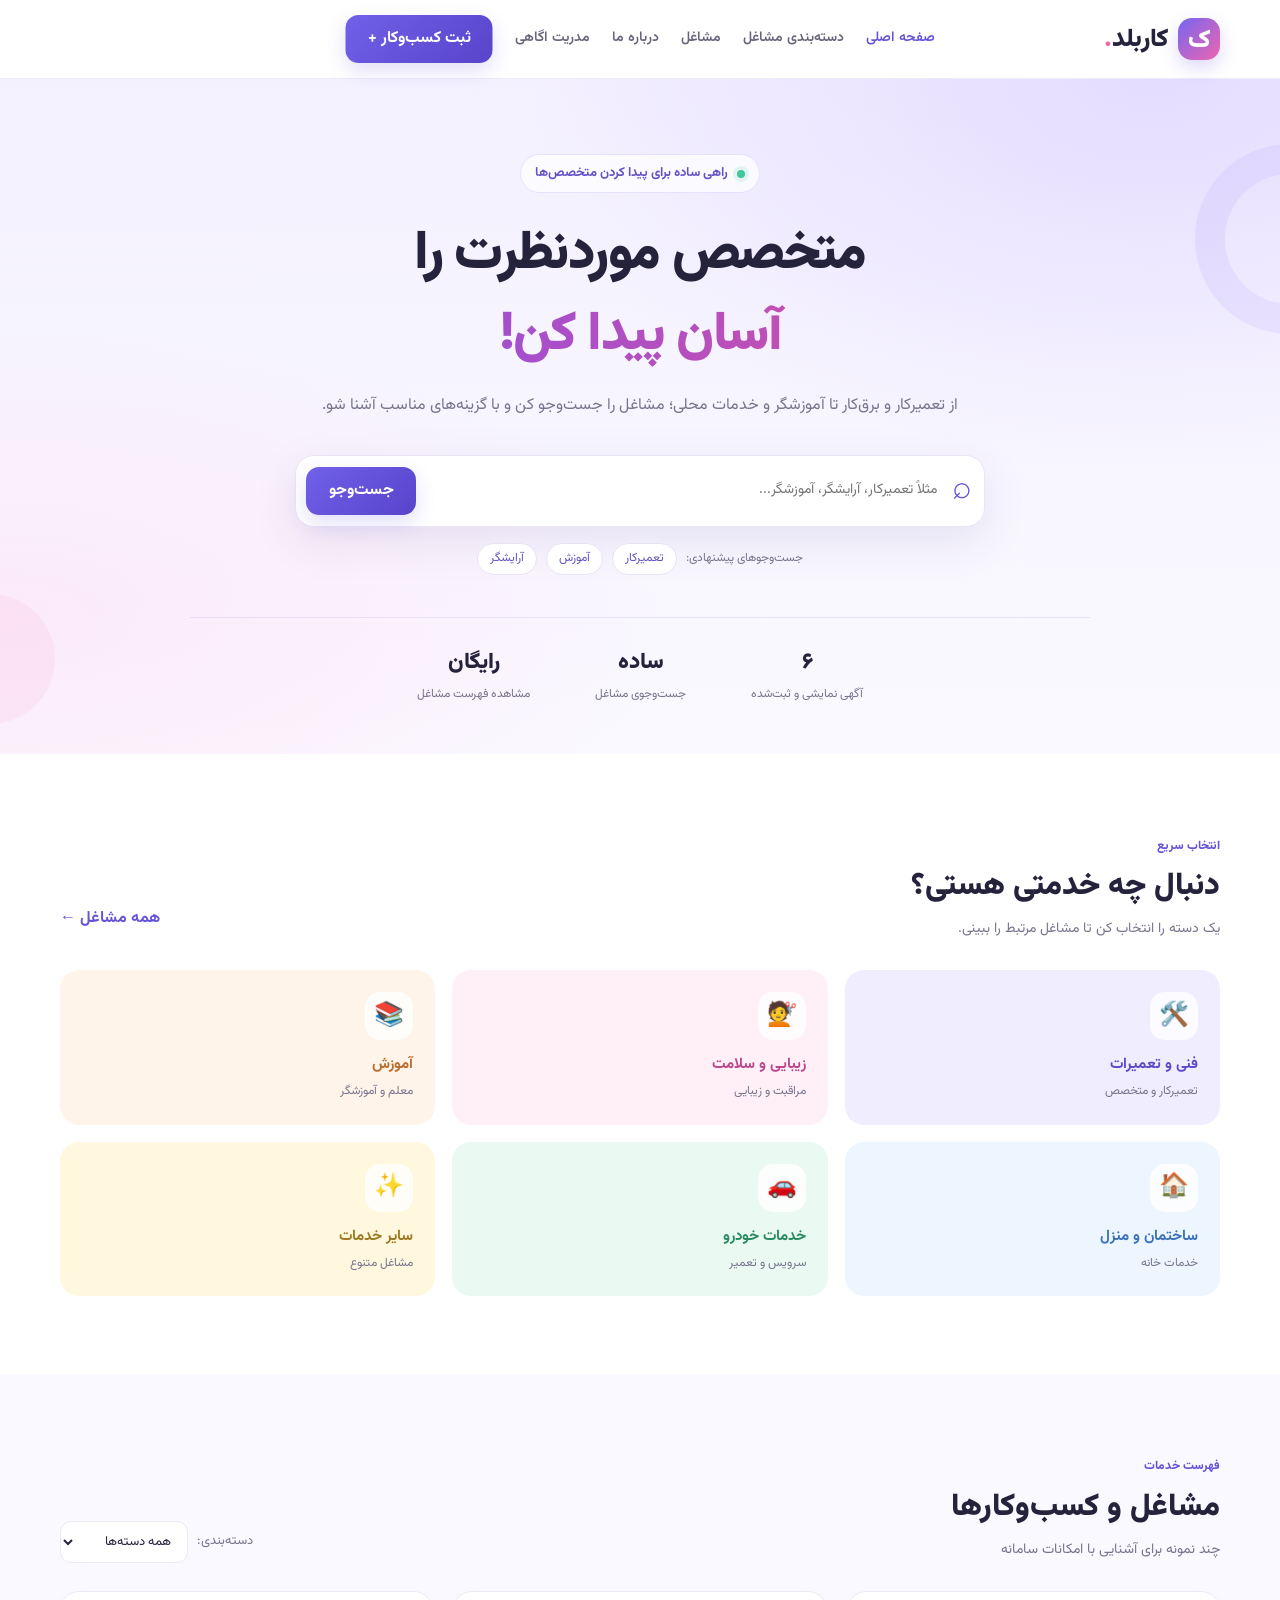
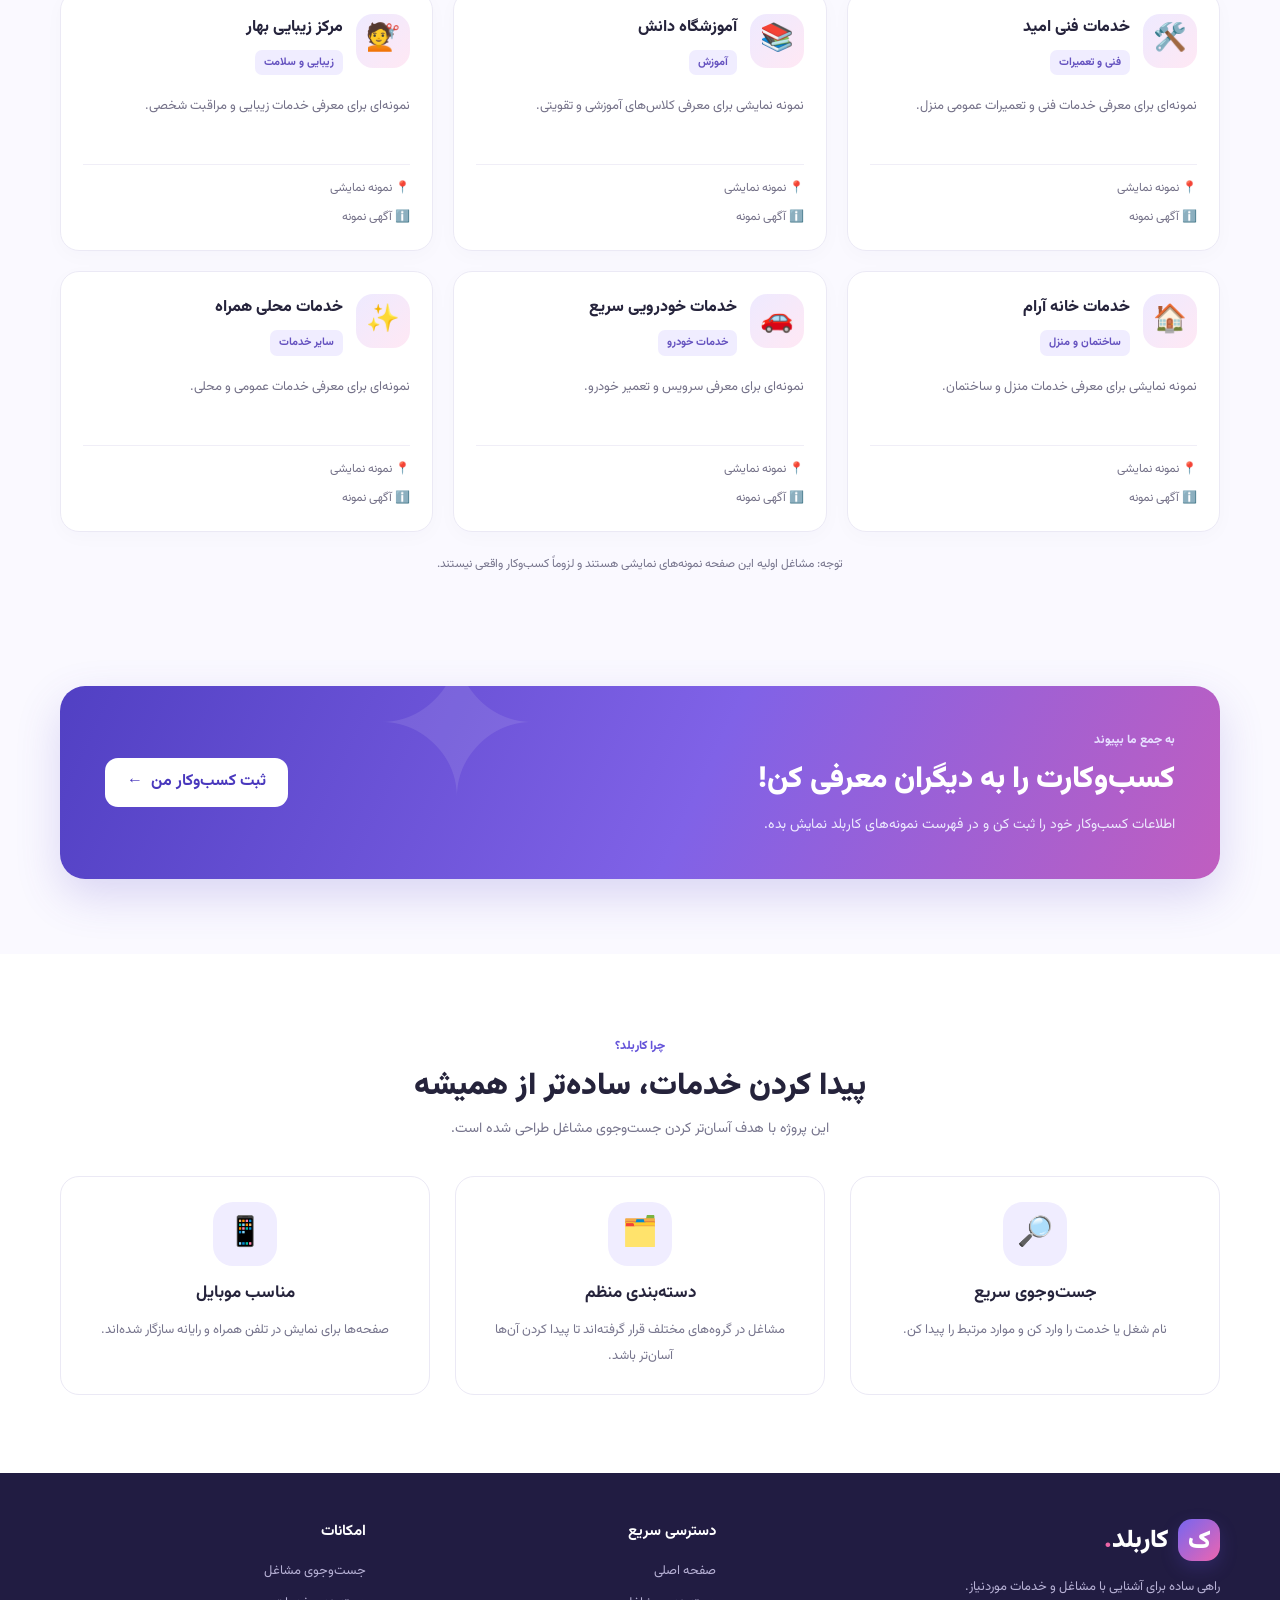
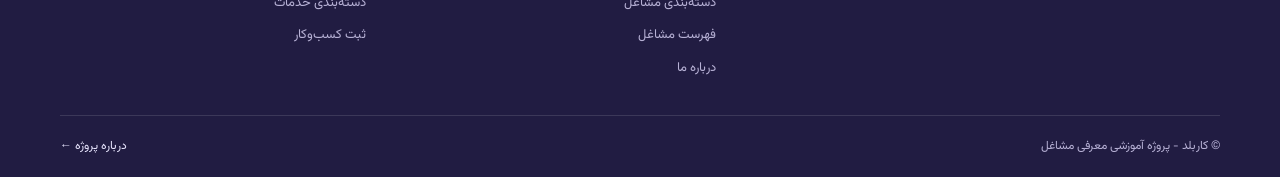
==== commit bfe7f30c: "index.html" ====
--- a/index.html
+++ b/index.html
@@ -27,7 +27,7 @@
         <a class="nav-link" href="#categories">دسته‌بندی مشاغل</a>
         <a class="nav-link" href="#businesses">مشاغل</a>
         <a class="nav-link" href="about.html">درباره ما</a>
-        <a class="nav-link" href="admin.html">درباره ما</a>
+        <a class="nav-link" href="admin.html">مدریت اگاهی</a>
         <button class="btn btn-primary nav-register" id="openRegister">ثبت کسب‌وکار +</button>
       </nav>
     </div>
